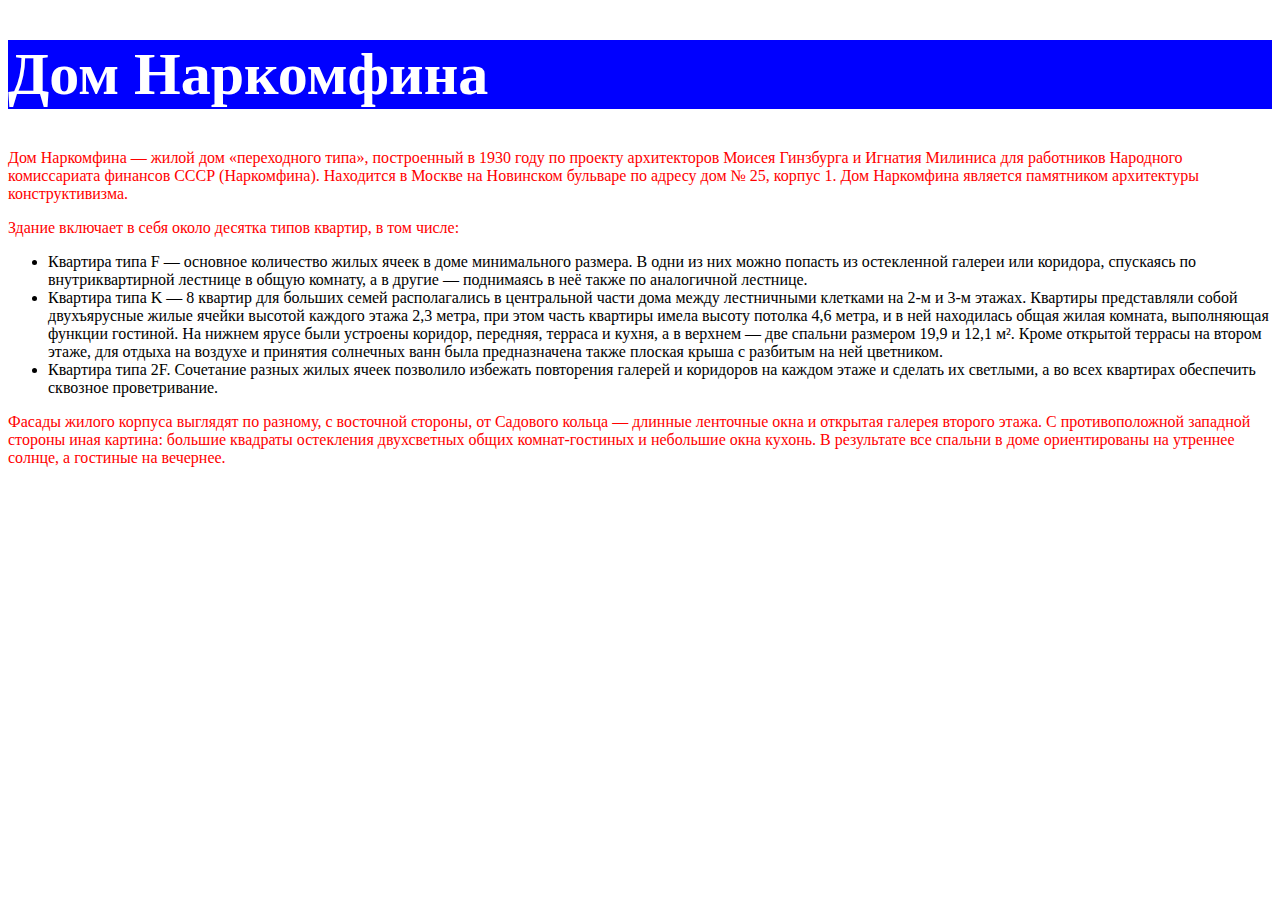
==== index.html @ 5f127e2b "скопировали файл индекс" ====
<!DOCTYPE html>
<html>
  <head>
    <meta charset="utf-8">
    <title>Дом Наркомфина</title>

    <style>
      h1 {
        font-size: 60px;
        color: white;
        background-color: blue;
      }

      p {
        color: red;
      }
    </style>
  </head>
  <body>
    <h1>Дом Наркомфина</h1>
    <p>Дом Наркомфина — жилой дом «переходного типа», построенный в 1930 году по проекту архитекторов Моисея Гинзбурга и Игнатия Милиниса для работников Народного комиссариата финансов СССР (Наркомфина). Находится в Москве на Новинском бульваре по адресу дом № 25, корпус 1. Дом Наркомфина является памятником архитектуры конструктивизма.</p>
    <p>Здание включает в себя около десятка типов квартир, в том числе:</p>

    <ul>
      <li>Квартира типа F — основное количество жилых ячеек в доме минимального размера. В одни из них можно попасть из остекленной галереи или коридора, спускаясь по внутриквартирной лестнице в общую комнату, а в другие — поднимаясь в неё также по аналогичной лестнице.</li>
      <li>Квартира типа K — 8 квартир для больших семей располагались в центральной части дома между лестничными клетками на 2-м и 3-м этажах. Квартиры представляли собой двухъярусные жилые ячейки высотой каждого этажа 2,3 метра, при этом часть квартиры имела высоту потолка 4,6 метра, и в ней находилась общая жилая комната, выполняющая функции гостиной. На нижнем ярусе были устроены коридор, передняя, терраса и кухня, а в верхнем — две спальни размером 19,9 и 12,1 м². Кроме открытой террасы на втором этаже, для отдыха на воздухе и принятия солнечных ванн была предназначена также плоская крыша с разбитым на ней цветником.</li>
      <li>Квартира типа 2F. Сочетание разных жилых ячеек позволило избежать повторения галерей и коридоров на каждом этаже и сделать их светлыми, а во всех квартирах обеспечить сквозное проветривание.</li>
    </ul>

    <p>Фасады жилого корпуса выглядят по разному, с восточной стороны, от Садового кольца — длинные ленточные окна и открытая галерея второго этажа. С противоположной западной стороны иная картина: большие квадраты остекления двухсветных общих комнат-гостиных и небольшие окна кухонь. В результате все спальни в доме ориентированы на утреннее солнце, а гостиные на вечернее.</p>
  </body>
</html>
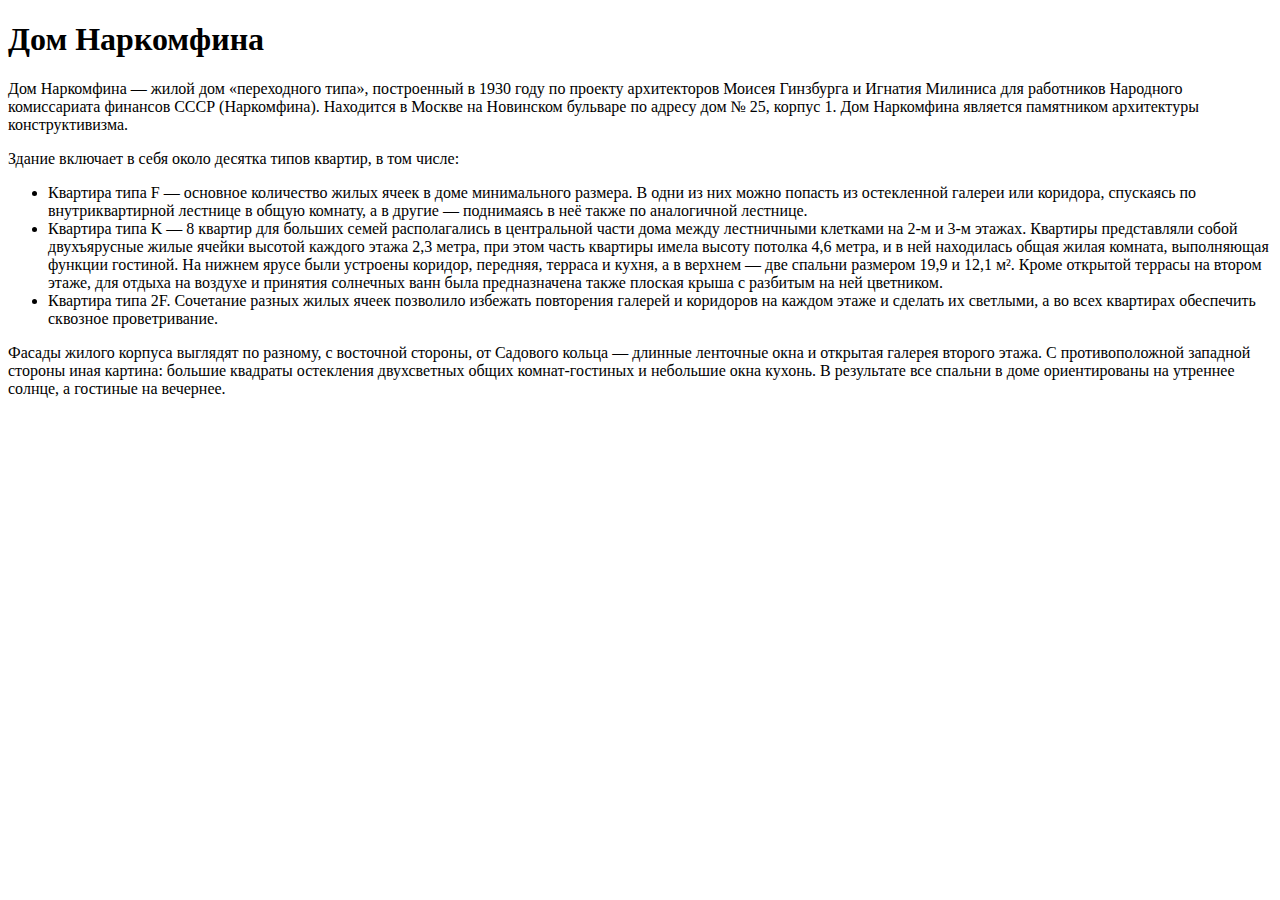
==== commit 658edc5c: "удалили стили" ====
--- a/index.html
+++ b/index.html
@@ -4,17 +4,6 @@
     <meta charset="utf-8">
     <title>Дом Наркомфина</title>
 
-    <style>
-      h1 {
-        font-size: 60px;
-        color: white;
-        background-color: blue;
-      }
-
-      p {
-        color: red;
-      }
-    </style>
   </head>
   <body>
     <h1>Дом Наркомфина</h1>
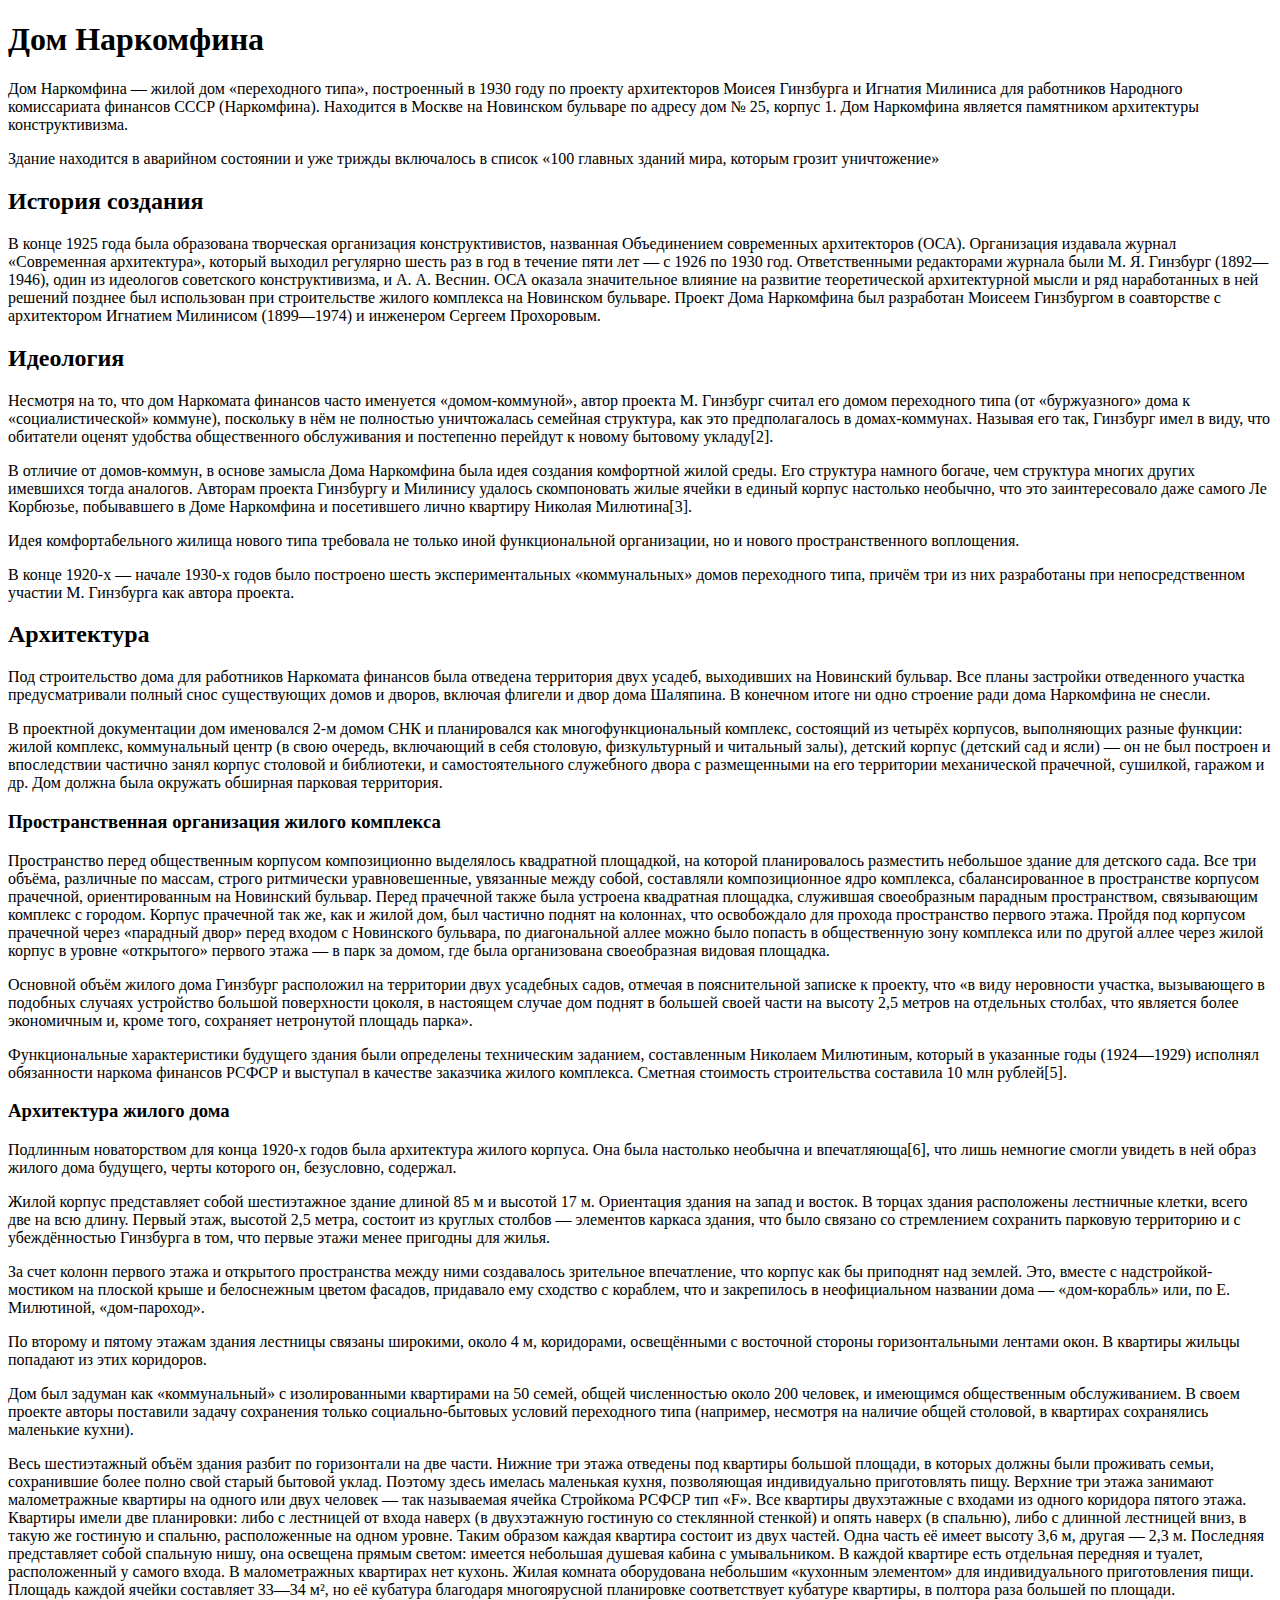
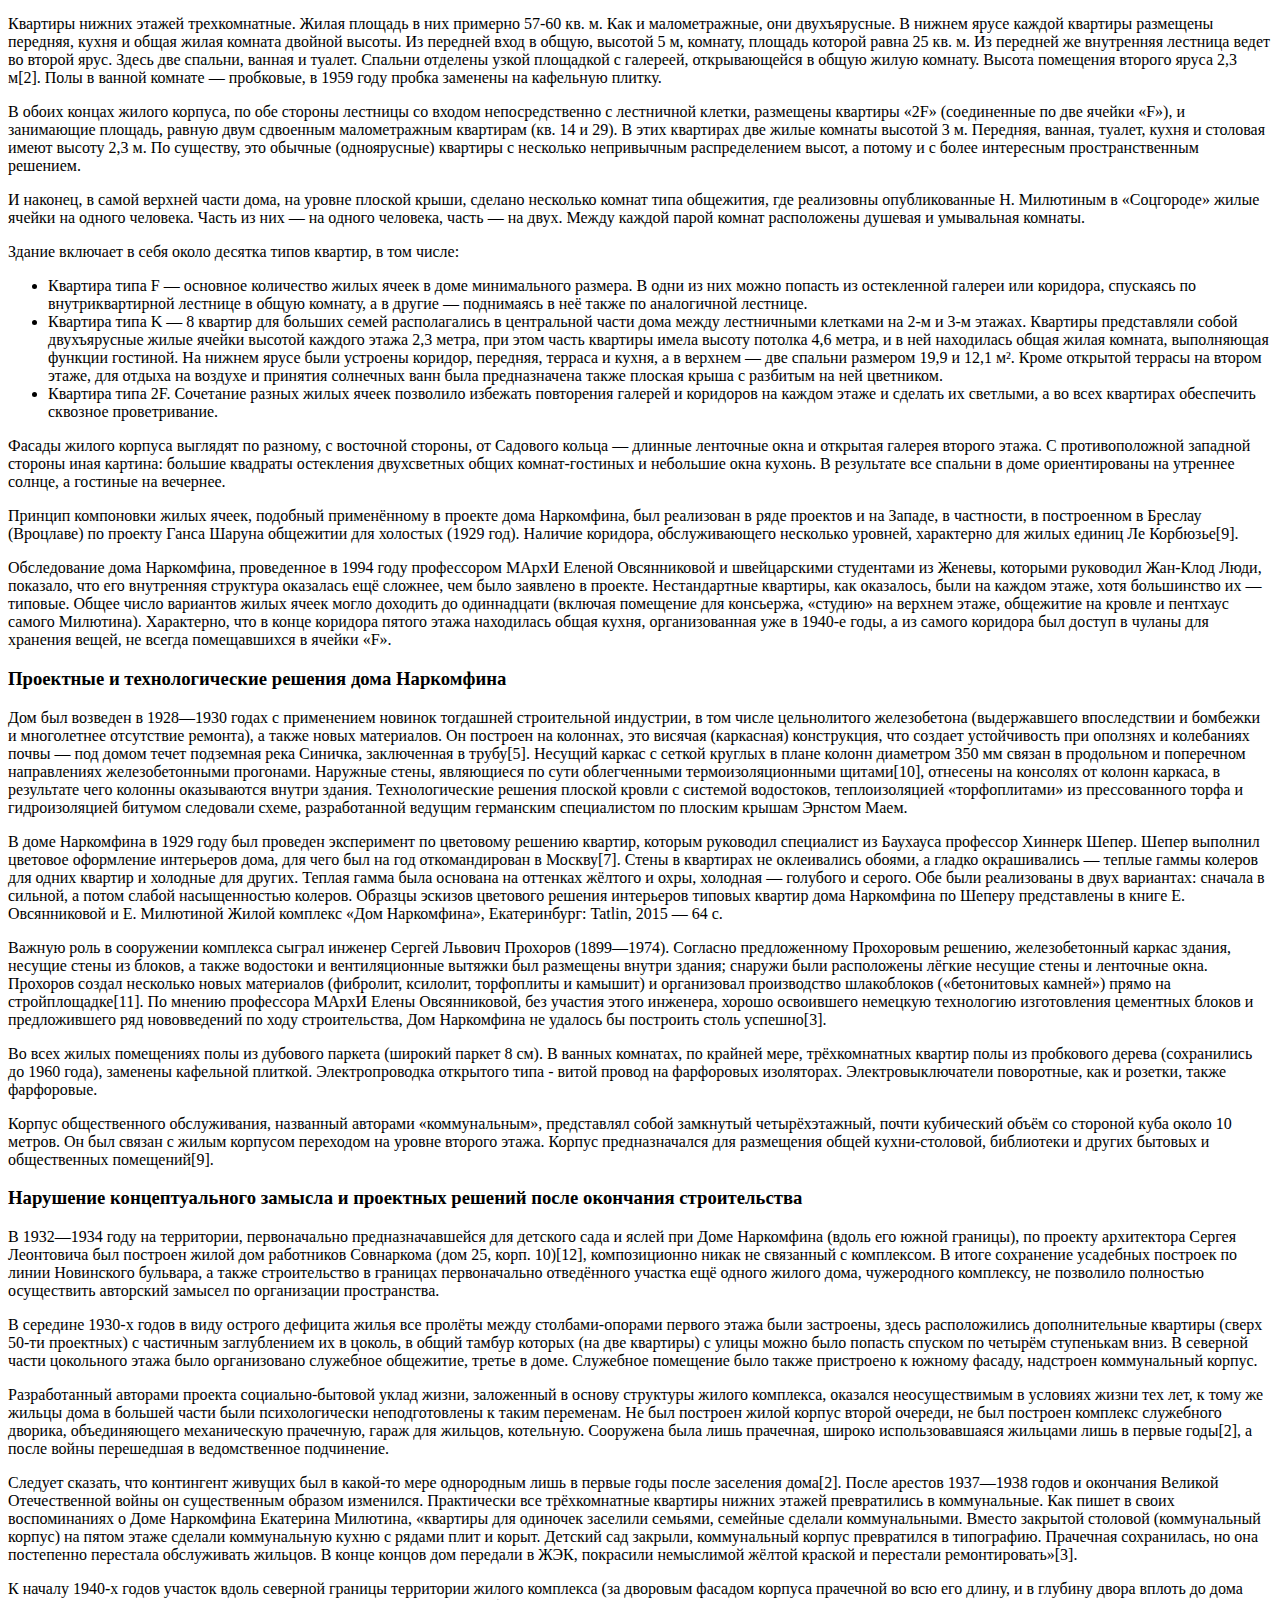
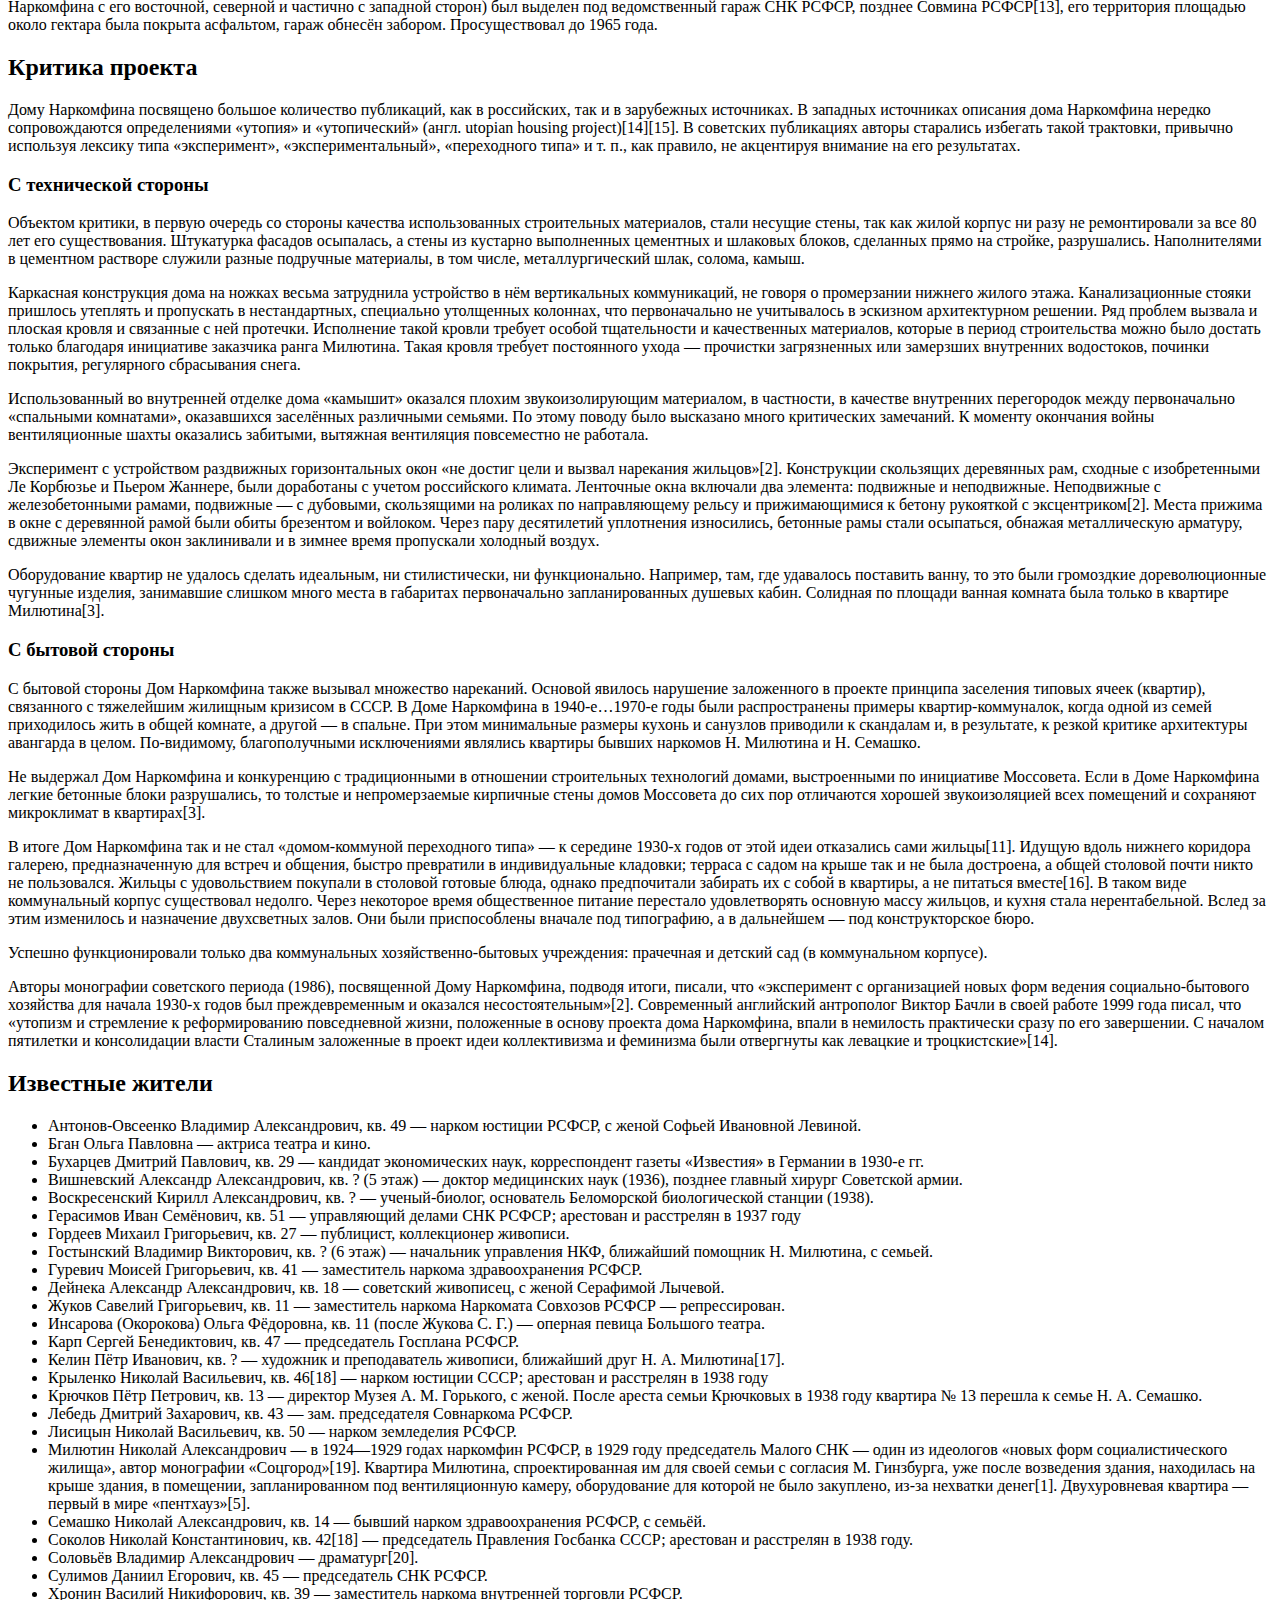
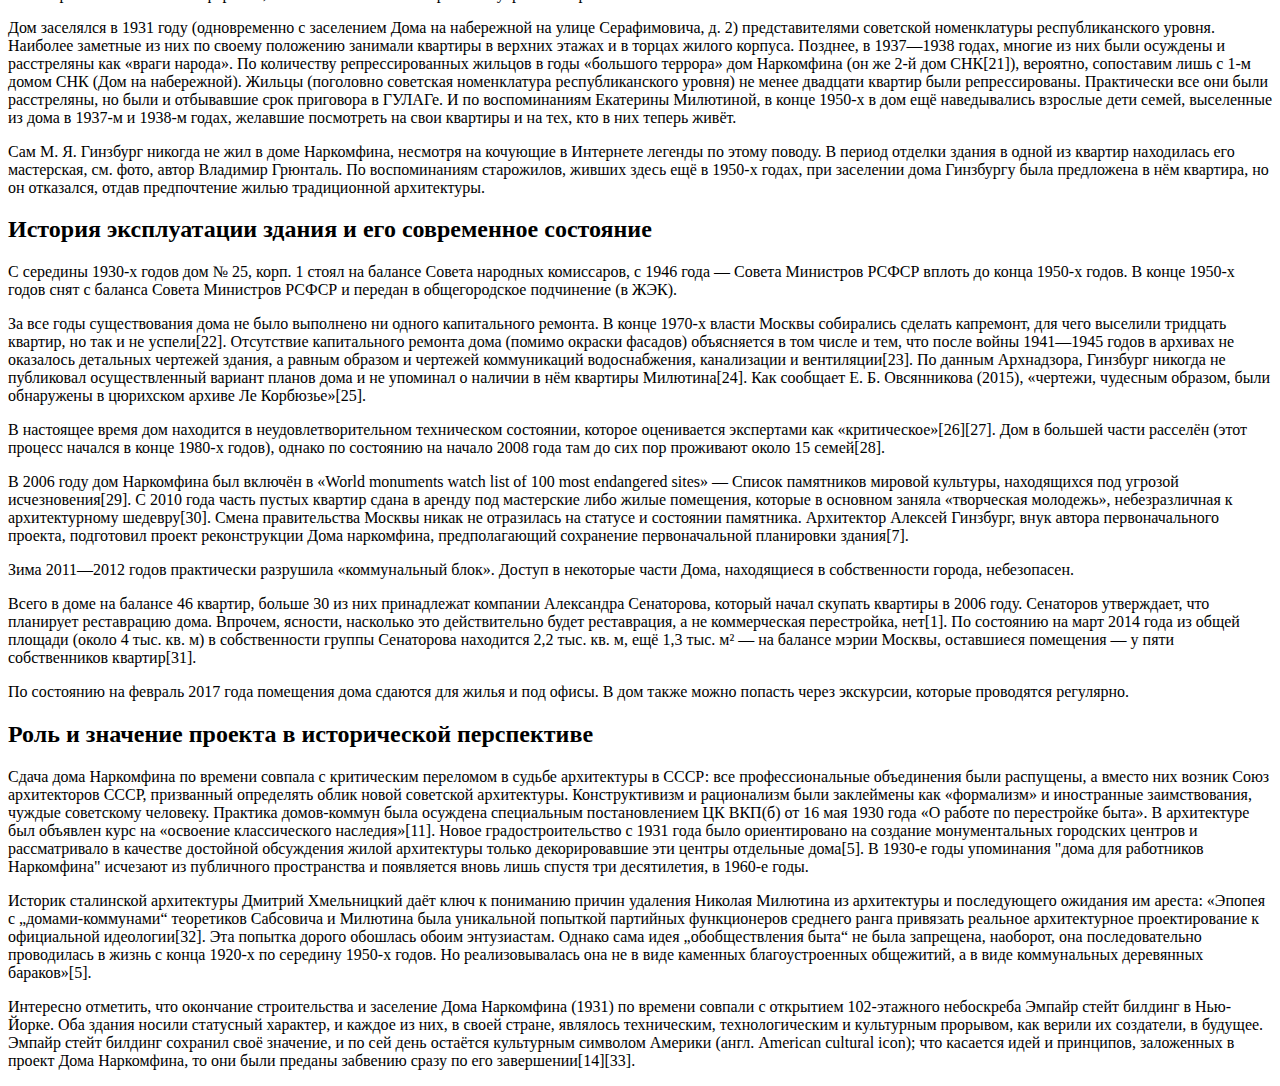
==== commit a52b668f: "ДоЗа1" ====
--- a/index.html
+++ b/index.html
@@ -3,19 +3,155 @@
   <head>
     <meta charset="utf-8">
     <title>Дом Наркомфина</title>
-
   </head>
   <body>
     <h1>Дом Наркомфина</h1>
+
     <p>Дом Наркомфина — жилой дом «переходного типа», построенный в 1930 году по проекту архитекторов Моисея Гинзбурга и Игнатия Милиниса для работников Народного комиссариата финансов СССР (Наркомфина). Находится в Москве на Новинском бульваре по адресу дом № 25, корпус 1. Дом Наркомфина является памятником архитектуры конструктивизма.</p>
-    <p>Здание включает в себя около десятка типов квартир, в том числе:</p>
+    <p>Здание находится в аварийном состоянии и уже трижды включалось в список «100 главных зданий мира, которым грозит уничтожение»</p>
 
-    <ul>
-      <li>Квартира типа F — основное количество жилых ячеек в доме минимального размера. В одни из них можно попасть из остекленной галереи или коридора, спускаясь по внутриквартирной лестнице в общую комнату, а в другие — поднимаясь в неё также по аналогичной лестнице.</li>
-      <li>Квартира типа K — 8 квартир для больших семей располагались в центральной части дома между лестничными клетками на 2-м и 3-м этажах. Квартиры представляли собой двухъярусные жилые ячейки высотой каждого этажа 2,3 метра, при этом часть квартиры имела высоту потолка 4,6 метра, и в ней находилась общая жилая комната, выполняющая функции гостиной. На нижнем ярусе были устроены коридор, передняя, терраса и кухня, а в верхнем — две спальни размером 19,9 и 12,1 м². Кроме открытой террасы на втором этаже, для отдыха на воздухе и принятия солнечных ванн была предназначена также плоская крыша с разбитым на ней цветником.</li>
-      <li>Квартира типа 2F. Сочетание разных жилых ячеек позволило избежать повторения галерей и коридоров на каждом этаже и сделать их светлыми, а во всех квартирах обеспечить сквозное проветривание.</li>
-    </ul>
 
-    <p>Фасады жилого корпуса выглядят по разному, с восточной стороны, от Садового кольца — длинные ленточные окна и открытая галерея второго этажа. С противоположной западной стороны иная картина: большие квадраты остекления двухсветных общих комнат-гостиных и небольшие окна кухонь. В результате все спальни в доме ориентированы на утреннее солнце, а гостиные на вечернее.</p>
+      <h2>История создания</h2>
+
+      <p>В конце 1925 года была образована творческая организация конструктивистов, названная Объединением современных архитекторов (ОСА). Организация издавала журнал «Современная архитектура», который выходил регулярно шесть раз в год в течение пяти лет — с 1926 по 1930 год. Ответственными редакторами журнала были М. Я. Гинзбург (1892—1946), один из идеологов советского конструктивизма, и А. А. Веснин. ОСА оказала значительное влияние на развитие теоретической архитектурной мысли и ряд наработанных в ней решений позднее был использован при строительстве жилого комплекса на Новинском бульваре. Проект Дома Наркомфина был разработан Моисеем Гинзбургом в соавторстве с архитектором Игнатием Милинисом (1899—1974) и инженером Сергеем Прохоровым.</p>
+
+
+      <h2>Идеология</h2>
+
+      <p>Несмотря на то, что дом Наркомата финансов часто именуется «домом-коммуной», автор проекта М. Гинзбург считал его домом переходного типа (от «буржуазного» дома к «социалистической» коммуне), поскольку в нём не полностью уничтожалась семейная структура, как это предполагалось в домах-коммунах. Называя его так, Гинзбург имел в виду, что обитатели оценят удобства общественного обслуживания и постепенно перейдут к новому бытовому укладу[2].</p>
+      <p>В отличие от домов-коммун, в основе замысла Дома Наркомфина была идея создания комфортной жилой среды. Его структура намного богаче, чем структура многих других имевшихся тогда аналогов. Авторам проекта Гинзбургу и Милинису удалось скомпоновать жилые ячейки в единый корпус настолько необычно, что это заинтересовало даже самого Ле Корбюзье, побывавшего в Доме Наркомфина и посетившего лично квартиру Николая Милютина[3].</p>
+      <p>Идея комфортабельного жилища нового типа требовала не только иной функциональной организации, но и нового пространственного воплощения.</p>
+      <p>В конце 1920-х — начале 1930-х годов было построено шесть экспериментальных «коммунальных» домов переходного типа, причём три из них разработаны при непосредственном участии М. Гинзбурга как автора проекта.</p>
+
+
+      <h2>Архитектура</h2>
+
+      <p>Под строительство дома для работников Наркомата финансов была отведена территория двух усадеб, выходивших на Новинский бульвар. Все планы застройки отведенного участка предусматривали полный снос существующих домов и дворов, включая флигели и двор дома Шаляпина. В конечном итоге ни одно строение ради дома Наркомфина не снесли.</p>
+      <p>В проектной документации дом именовался 2-м домом СНК и планировался как многофункциональный комплекс, состоящий из четырёх корпусов, выполняющих разные функции: жилой комплекс, коммунальный центр (в свою очередь, включающий в себя столовую, физкультурный и читальный залы), детский корпус (детский сад и ясли) — он не был построен и впоследствии частично занял корпус столовой и библиотеки, и самостоятельного служебного двора с размещенными на его территории механической прачечной, сушилкой, гаражом и др. Дом должна была окружать обширная парковая территория.</p>
+
+
+          <h3>Пространственная организация жилого комплекса</h3>
+
+          <p>Пространство перед общественным корпусом композиционно выделялось квадратной площадкой, на которой планировалось разместить небольшое здание для детского сада. Все три объёма, различные по массам, строго ритмически уравновешенные, увязанные между собой, составляли композиционное ядро комплекса, сбалансированное в пространстве корпусом прачечной, ориентированным на Новинский бульвар. Перед прачечной также была устроена квадратная площадка, служившая своеобразным парадным пространством, связывающим комплекс с городом. Корпус прачечной так же, как и жилой дом, был частично поднят на колоннах, что освобождало для прохода пространство первого этажа. Пройдя под корпусом прачечной через «парадный двор» перед входом с Новинского бульвара, по диагональной аллее можно было попасть в общественную зону комплекса или по другой аллее через жилой корпус в уровне «открытого» первого этажа — в парк за домом, где была организована своеобразная видовая площадка.</p>
+          <p>Основной объём жилого дома Гинзбург расположил на территории двух усадебных садов, отмечая в пояснительной записке к проекту, что «в виду неровности участка, вызывающего в подобных случаях устройство большой поверхности цоколя, в настоящем случае дом поднят в большей своей части на высоту 2,5 метров на отдельных столбах, что является более экономичным и, кроме того, сохраняет нетронутой площадь парка».</p>
+          <p>Функциональные характеристики будущего здания были определены техническим заданием, составленным Николаем Милютиным, который в указанные годы (1924—1929) исполнял обязанности наркома финансов РСФСР и выступал в качестве заказчика жилого комплекса. Сметная стоимость строительства составила 10 млн рублей[5].</p>
+
+
+          <h3>Архитектура жилого дома</h3>
+
+          <p>Подлинным новаторством для конца 1920-х годов была архитектура жилого корпуса. Она была настолько необычна и впечатляюща[6], что лишь немногие смогли увидеть в ней образ жилого дома будущего, черты которого он, безусловно, содержал.</p>
+          <p>Жилой корпус представляет собой шестиэтажное здание длиной 85 м и высотой 17 м. Ориентация здания на запад и восток. В торцах здания расположены лестничные клетки, всего две на всю длину. Первый этаж, высотой 2,5 метра, состоит из круглых столбов — элементов каркаса здания, что было связано со стремлением сохранить парковую территорию и с убеждённостью Гинзбурга в том, что первые этажи менее пригодны для жилья.</p>
+          <p>За счет колонн первого этажа и открытого пространства между ними создавалось зрительное впечатление, что корпус как бы приподнят над землей. Это, вместе с надстройкой-мостиком на плоской крыше и белоснежным цветом фасадов, придавало ему сходство с кораблем, что и закрепилось в неофициальном названии дома — «дом-корабль» или, по Е. Милютиной, «дом-пароход».</p>
+          <p>По второму и пятому этажам здания лестницы связаны широкими, около 4 м, коридорами, освещёнными с восточной стороны горизонтальными лентами окон. В квартиры жильцы попадают из этих коридоров.</p>
+          <p>Дом был задуман как «коммунальный» с изолированными квартирами на 50 семей, общей численностью около 200 человек, и имеющимся общественным обслуживанием. В своем проекте авторы поставили задачу сохранения только социально-бытовых условий переходного типа (например, несмотря на наличие общей столовой, в квартирах сохранялись маленькие кухни).</p>
+          <p>Весь шестиэтажный объём здания разбит по горизонтали на две части. Нижние три этажа отведены под квартиры большой площади, в которых должны были проживать семьи, сохранившие более полно свой старый бытовой уклад. Поэтому здесь имелась маленькая кухня, позволяющая индивидуально приготовлять пищу. Верхние три этажа занимают малометражные квартиры на одного или двух человек — так называемая ячейка Стройкома РСФСР тип «F». Все квартиры двухэтажные с входами из одного коридора пятого этажа. Квартиры имели две планировки: либо с лестницей от входа наверх (в двухэтажную гостиную со стеклянной стенкой) и опять наверх (в спальню), либо с длинной лестницей вниз, в такую же гостиную и спальню, расположенные на одном уровне. Таким образом каждая квартира состоит из двух частей. Одна часть её имеет высоту 3,6 м, другая — 2,3 м. Последняя представляет собой спальную нишу, она освещена прямым светом: имеется небольшая душевая кабина с умывальником. В каждой квартире есть отдельная передняя и туалет, расположенный у самого входа. В малометражных квартирах нет кухонь. Жилая комната оборудована небольшим «кухонным элементом» для индивидуального приготовления пищи. Площадь каждой ячейки составляет 33—34 м², но её кубатура благодаря многоярусной планировке соответствует кубатуре квартиры, в полтора раза большей по площади.</p>
+          <p>Квартиры нижних этажей трехкомнатные. Жилая площадь в них примерно 57-60 кв. м. Как и малометражные, они двухъярусные. В нижнем ярусе каждой квартиры размещены передняя, кухня и общая жилая комната двойной высоты. Из передней вход в общую, высотой 5 м, комнату, площадь которой равна 25 кв. м. Из передней же внутренняя лестница ведет во второй ярус. Здесь две спальни, ванная и туалет. Спальни отделены узкой площадкой с галереей, открывающейся в общую жилую комнату. Высота помещения второго яруса 2,3 м[2]. Полы в ванной комнате — пробковые, в 1959 году пробка заменены на кафельную плитку.</p>
+          <p>В обоих концах жилого корпуса, по обе стороны лестницы со входом непосредственно с лестничной клетки, размещены квартиры «2F» (соединенные по две ячейки «F»), и занимающие площадь, равную двум сдвоенным малометражным квартирам (кв. 14 и 29). В этих квартирах две жилые комнаты высотой 3 м. Передняя, ванная, туалет, кухня и столовая имеют высоту 2,3 м. По существу, это обычные (одноярусные) квартиры с несколько непривычным распределением высот, а потому и с более интересным пространственным решением.</p>
+          <p>И наконец, в самой верхней части дома, на уровне плоской крыши, сделано несколько комнат типа общежития, где реализовны опубликованные Н. Милютиным в «Соцгороде» жилые ячейки на одного человека. Часть из них — на одного человека, часть — на двух. Между каждой парой комнат расположены душевая и умывальная комнаты.</p>
+
+          <p>Здание включает в себя около десятка типов квартир, в том числе:</p>
+
+            <ul>
+              <li>Квартира типа F — основное количество жилых ячеек в доме минимального размера. В одни из них можно попасть из остекленной галереи или коридора, спускаясь по внутриквартирной лестнице в общую комнату, а в другие — поднимаясь в неё также по аналогичной лестнице.</li>
+              <li>Квартира типа K — 8 квартир для больших семей располагались в центральной части дома между лестничными клетками на 2-м и 3-м этажах. Квартиры представляли собой двухъярусные жилые ячейки высотой каждого этажа 2,3 метра, при этом часть квартиры имела высоту потолка 4,6 метра, и в ней находилась общая жилая комната, выполняющая функции гостиной. На нижнем ярусе были устроены коридор, передняя, терраса и кухня, а в верхнем — две спальни размером 19,9 и 12,1 м². Кроме открытой террасы на втором этаже, для отдыха на воздухе и принятия солнечных ванн была предназначена также плоская крыша с разбитым на ней цветником.</li>
+              <li>Квартира типа 2F. Сочетание разных жилых ячеек позволило избежать повторения галерей и коридоров на каждом этаже и сделать их светлыми, а во всех квартирах обеспечить сквозное проветривание.</li>
+            </ul>
+
+          <p>Фасады жилого корпуса выглядят по разному, с восточной стороны, от Садового кольца — длинные ленточные окна и открытая галерея второго этажа. С противоположной западной стороны иная картина: большие квадраты остекления двухсветных общих комнат-гостиных и небольшие окна кухонь. В результате все спальни в доме ориентированы на утреннее солнце, а гостиные на вечернее.</p>
+          <p>Принцип компоновки жилых ячеек, подобный применённому в проекте дома Наркомфина, был реализован в ряде проектов и на Западе, в частности, в построенном в Бреслау (Вроцлаве) по проекту Ганса Шаруна общежитии для холостых (1929 год). Наличие коридора, обслуживающего несколько уровней, характерно для жилых единиц Ле Корбюзье[9].</p>
+          <p>Обследование дома Наркомфина, проведенное в 1994 году профессором МАрхИ Еленой Овсянниковой и швейцарскими студентами из Женевы, которыми руководил Жан-Клод Люди, показало, что его внутренняя структура оказалась ещё сложнее, чем было заявлено в проекте. Нестандартные квартиры, как оказалось, были на каждом этаже, хотя большинство их — типовые. Общее число вариантов жилых ячеек могло доходить до одиннадцати (включая помещение для консьержа, «студию» на верхнем этаже, общежитие на кровле и пентхаус самого Милютина). Характерно, что в конце коридора пятого этажа находилась общая кухня, организованная уже в 1940-е годы, а из самого коридора был доступ в чуланы для хранения вещей, не всегда помещавшихся в ячейки «F».</p>
+
+
+          <h3>Проектные и технологические решения дома Наркомфина</h3>
+
+          <p>Дом был возведен в 1928—1930 годах с применением новинок тогдашней строительной индустрии, в том числе цельнолитого железобетона (выдержавшего впоследствии и бомбежки и многолетнее отсутствие ремонта), а также новых материалов. Он построен на колоннах, это висячая (каркасная) конструкция, что создает устойчивость при оползнях и колебаниях почвы — под домом течет подземная река Синичка, заключенная в трубу[5]. Несущий каркас с сеткой круглых в плане колонн диаметром 350 мм связан в продольном и поперечном направлениях железобетонными прогонами. Наружные стены, являющиеся по сути облегченными термоизоляционными щитами[10], отнесены на консолях от колонн каркаса, в результате чего колонны оказываются внутри здания. Технологические решения плоской кровли с системой водостоков, теплоизоляцией «торфоплитами» из прессованного торфа и гидроизоляцией битумом следовали схеме, разработанной ведущим германским специалистом по плоским крышам Эрнстом Маем.</p>
+          <p>В доме Наркомфина в 1929 году был проведен эксперимент по цветовому решению квартир, которым руководил специалист из Баухауса профессор Хиннерк Шепер. Шепер выполнил цветовое оформление интерьеров дома, для чего был на год откомандирован в Москву[7]. Стены в квартирах не оклеивались обоями, а гладко окрашивались — теплые гаммы колеров для одних квартир и холодные для других. Теплая гамма была основана на оттенках жёлтого и охры, холодная — голубого и серого. Обе были реализованы в двух вариантах: сначала в сильной, а потом слабой насыщенностью колеров. Образцы эскизов цветового решения интерьеров типовых квартир дома Наркомфина по Шеперу представлены в книге Е. Овсянниковой и Е. Милютиной Жилой комплекс «Дом Наркомфина», Екатеринбург: Tatlin, 2015 — 64 с.</p>
+          <p>Важную роль в сооружении комплекса сыграл инженер Сергей Львович Прохоров (1899—1974). Согласно предложенному Прохоровым решению, железобетонный каркас здания, несущие стены из блоков, а также водостоки и вентиляционные вытяжки был размещены внутри здания; снаружи были расположены лёгкие несущие стены и ленточные окна. Прохоров создал несколько новых материалов (фибролит, ксилолит, торфоплиты и камышит) и организовал производство шлакоблоков («бетонитовых камней») прямо на стройплощадке[11]. По мнению профессора МАрхИ Елены Овсянниковой, без участия этого инженера, хорошо освоившего немецкую технологию изготовления цементных блоков и предложившего ряд нововведений по ходу строительства, Дом Наркомфина не удалось бы построить столь успешно[3].</p>
+          <p>Во всех жилых помещениях полы из дубового паркета (широкий паркет 8 см). В ванных комнатах, по крайней мере, трёхкомнатных квартир полы из пробкового дерева (сохранились до 1960 года), заменены кафельной плиткой. Электропроводка открытого типа - витой провод на фарфоровых изоляторах. Электровыключатели поворотные, как и розетки, также фарфоровые.</p>
+          <p>Корпус общественного обслуживания, названный авторами «коммунальным», представлял собой замкнутый четырёхэтажный, почти кубический объём со стороной куба около 10 метров. Он был связан с жилым корпусом переходом на уровне второго этажа. Корпус предназначался для размещения общей кухни-столовой, библиотеки и других бытовых и общественных помещений[9].</p>
+
+
+          <h3>Нарушение концептуального замысла и проектных решений после окончания строительства</h3>
+
+          <p>В 1932—1934 году на территории, первоначально предназначавшейся для детского сада и яслей при Доме Наркомфина (вдоль его южной границы), по проекту архитектора Сергея Леонтовича был построен жилой дом работников Совнаркома (дом 25, корп. 10)[12], композиционно никак не связанный с комплексом. В итоге сохранение усадебных построек по линии Новинского бульвара, а также строительство в границах первоначально отведённого участка ещё одного жилого дома, чужеродного комплексу, не позволило полностью осуществить авторский замысел по организации пространства.</p>
+          <p>В середине 1930-х годов в виду острого дефицита жилья все пролёты между столбами-опорами первого этажа были застроены, здесь расположились дополнительные квартиры (сверх 50-ти проектных) с частичным заглублением их в цоколь, в общий тамбур которых (на две квартиры) с улицы можно было попасть спуском по четырём ступенькам вниз. В северной части цокольного этажа было организовано служебное общежитие, третье в доме. Служебное помещение было также пристроено к южному фасаду, надстроен коммунальный корпус.</p>
+          <p>Разработанный авторами проекта социально-бытовой уклад жизни, заложенный в основу структуры жилого комплекса, оказался неосуществимым в условиях жизни тех лет, к тому же жильцы дома в большей части были психологически неподготовлены к таким переменам. Не был построен жилой корпус второй очереди, не был построен комплекс служебного дворика, объединяющего механическую прачечную, гараж для жильцов, котельную. Сооружена была лишь прачечная, широко использовавшаяся жильцами лишь в первые годы[2], а после войны перешедшая в ведомственное подчинение.</p>
+          <p>Следует сказать, что контингент живущих был в какой-то мере однородным лишь в первые годы после заселения дома[2]. После арестов 1937—1938 годов и окончания Великой Отечественной войны он существенным образом изменился. Практически все трёхкомнатные квартиры нижних этажей превратились в коммунальные. Как пишет в своих воспоминаниях о Доме Наркомфина Екатерина Милютина, «квартиры для одиночек заселили семьями, семейные сделали коммунальными. Вместо закрытой столовой (коммунальный корпус) на пятом этаже сделали коммунальную кухню с рядами плит и корыт. Детский сад закрыли, коммунальный корпус превратился в типографию. Прачечная сохранилась, но она постепенно перестала обслуживать жильцов. В конце концов дом передали в ЖЭК, покрасили немыслимой жёлтой краской и перестали ремонтировать»[3].</p>
+          <p>К началу 1940-х годов участок вдоль северной границы территории жилого комплекса (за дворовым фасадом корпуса прачечной во всю его длину, и в глубину двора вплоть до дома Наркомфина с его восточной, северной и частично с западной сторон) был выделен под ведомственный гараж СНК РСФСР, позднее Совмина РСФСР[13], его территория площадью около гектара была покрыта асфальтом, гараж обнесён забором. Просуществовал до 1965 года.</p>
+
+
+      <h2>Критика проекта</h2>
+
+      <p>Дому Наркомфина посвящено большое количество публикаций, как в российских, так и в зарубежных источниках. В западных источниках описания дома Наркомфина нередко сопровождаются определениями «утопия» и «утопический» (англ. utopian housing project)[14][15]. В советских публикациях авторы старались избегать такой трактовки, привычно используя лексику типа «эксперимент», «экспериментальный», «переходного типа» и т. п., как правило, не акцентируя внимание на его результатах.</p>
+
+
+          <h3>С технической стороны</h3>
+
+          <p>Объектом критики, в первую очередь со стороны качества использованных строительных материалов, стали несущие стены, так как жилой корпус ни разу не ремонтировали за все 80 лет его существования. Штукатурка фасадов осыпалась, а стены из кустарно выполненных цементных и шлаковых блоков, сделанных прямо на стройке, разрушались. Наполнителями в цементном растворе служили разные подручные материалы, в том числе, металлургический шлак, солома, камыш.</p>
+          <p>Каркасная конструкция дома на ножках весьма затруднила устройство в нём вертикальных коммуникаций, не говоря о промерзании нижнего жилого этажа. Канализационные стояки пришлось утеплять и пропускать в нестандартных, специально утолщенных колоннах, что первоначально не учитывалось в эскизном архитектурном решении. Ряд проблем вызвала и плоская кровля и связанные с ней протечки. Исполнение такой кровли требует особой тщательности и качественных материалов, которые в период строительства можно было достать только благодаря инициативе заказчика ранга Милютина. Такая кровля требует постоянного ухода — прочистки загрязненных или замерзших внутренних водостоков, починки покрытия, регулярного сбрасывания снега.</p>
+          <p>Использованный во внутренней отделке дома «камышит» оказался плохим звукоизолирующим материалом, в частности, в качестве внутренних перегородок между первоначально «спальными комнатами», оказавшихся заселённых различными семьями. По этому поводу было высказано много критических замечаний. К моменту окончания войны вентиляционные шахты оказались забитыми, вытяжная вентиляция повсеместно не работала.</p>
+          <p>Эксперимент с устройством раздвижных горизонтальных окон «не достиг цели и вызвал нарекания жильцов»[2]. Конструкции скользящих деревянных рам, сходные с изобретенными Ле Корбюзье и Пьером Жаннере, были доработаны с учетом российского климата. Ленточные окна включали два элемента: подвижные и неподвижные. Неподвижные с железобетонными рамами, подвижные — с дубовыми, скользящими на роликах по направляющему рельсу и прижимающимися к бетону рукояткой с эксцентриком[2]. Места прижима в окне с деревянной рамой были обиты брезентом и войлоком. Через пару десятилетий уплотнения износились, бетонные рамы стали осыпаться, обнажая металлическую арматуру, сдвижные элементы окон заклинивали и в зимнее время пропускали холодный воздух.</p>
+          <p>Оборудование квартир не удалось сделать идеальным, ни стилистически, ни функционально. Например, там, где удавалось поставить ванну, то это были громоздкие дореволюционные чугунные изделия, занимавшие слишком много места в габаритах первоначально запланированных душевых кабин. Солидная по площади ванная комната была только в квартире Милютина[3].</p>
+
+
+          <h3>С бытовой стороны</h3>
+
+          <p>С бытовой стороны Дом Наркомфина также вызывал множество нареканий. Основой явилось нарушение заложенного в проекте принципа заселения типовых ячеек (квартир), связанного с тяжелейшим жилищным кризисом в СССР. В Доме Наркомфина в 1940-е…1970-е годы были распространены примеры квартир-коммуналок, когда одной из семей приходилось жить в общей комнате, а другой — в спальне. При этом минимальные размеры кухонь и санузлов приводили к скандалам и, в результате, к резкой критике архитектуры авангарда в целом. По-видимому, благополучными исключениями являлись квартиры бывших наркомов Н. Милютина и Н. Семашко.</p>
+          <p>Не выдержал Дом Наркомфина и конкуренцию с традиционными в отношении строительных технологий домами, выстроенными по инициативе Моссовета. Если в Доме Наркомфина легкие бетонные блоки разрушались, то толстые и непромерзаемые кирпичные стены домов Моссовета до сих пор отличаются хорошей звукоизоляцией всех помещений и сохраняют микроклимат в квартирах[3].</p>
+          <p>В итоге Дом Наркомфина так и не стал «домом-коммуной переходного типа» — к середине 1930-х годов от этой идеи отказались сами жильцы[11]. Идущую вдоль нижнего коридора галерею, предназначенную для встреч и общения, быстро превратили в индивидуальные кладовки; терраса с садом на крыше так и не была достроена, а общей столовой почти никто не пользовался. Жильцы с удовольствием покупали в столовой готовые блюда, однако предпочитали забирать их с собой в квартиры, а не питаться вместе[16]. В таком виде коммунальный корпус существовал недолго. Через некоторое время общественное питание перестало удовлетворять основную массу жильцов, и кухня стала нерентабельной. Вслед за этим изменилось и назначение двухсветных залов. Они были приспособлены вначале под типографию, а в дальнейшем — под конструкторское бюро.</p>
+          <p>Успешно функционировали только два коммунальных хозяйственно-бытовых учреждения: прачечная и детский сад (в коммунальном корпусе).</p>
+          <p>Авторы монографии советского периода (1986), посвященной Дому Наркомфина, подводя итоги, писали, что «эксперимент с организацией новых форм ведения социально-бытового хозяйства для начала 1930-х годов был преждевременным и оказался несостоятельным»[2]. Современный английский антрополог Виктор Бачли в своей работе 1999 года писал, что «утопизм и стремление к реформированию повседневной жизни, положенные в основу проекта дома Наркомфина, впали в немилость практически сразу по его завершении. С началом пятилетки и консолидации власти Сталиным заложенные в проект идеи коллективизма и феминизма были отвергнуты как левацкие и троцкистские»[14].</p>
+
+
+        <h2>Известные жители</h2>
+
+        <ul>
+          <li>Антонов-Овсеенко Владимир Александрович, кв. 49 — нарком юстиции РСФСР, с женой Софьей Ивановной Левиной.</li>
+          <li>Бган Ольга Павловна — актриса театра и кино.</li>
+          <li>Бухарцев Дмитрий Павлович, кв. 29 — кандидат экономических наук, корреспондент газеты «Известия» в Германии в 1930-е гг.</li>
+          <li>Вишневский Александр Александрович, кв. ? (5 этаж) — доктор медицинских наук (1936), позднее главный хирург Советской армии.</li>
+          <li>Воскресенский Кирилл Александрович, кв. ? — ученый-биолог, основатель Беломорской биологической станции (1938).</li>
+          <li>Герасимов Иван Семёнович, кв. 51 — управляющий делами СНК РСФСР; арестован и расстрелян в 1937 году</li>
+          <li>Гордеев Михаил Григорьевич, кв. 27 — публицист, коллекционер живописи.</li>
+          <li>Гостынский Владимир Викторович, кв. ? (6 этаж) — начальник управления НКФ, ближайший помощник Н. Милютина, с семьей.</li>
+          <li>Гуревич Моисей Григорьевич, кв. 41 — заместитель наркома здравоохранения РСФСР.</li>
+          <li>Дейнека Александр Александрович, кв. 18 — советский живописец, с женой Серафимой Лычевой.</li>
+          <li>Жуков Савелий Григорьевич, кв. 11 — заместитель наркома Наркомата Совхозов РСФСР — репрессирован.</li>
+          <li>Инсарова (Окорокова) Ольга Фёдоровна, кв. 11 (после Жукова С. Г.) — оперная певица Большого театра.</li>
+          <li>Карп Сергей Бенедиктович, кв. 47 — председатель Госплана РСФСР.</li>
+          <li>Келин Пётр Иванович, кв. ? — художник и преподаватель живописи, ближайший друг Н. А. Милютина[17].</li>
+          <li>Крыленко Николай Васильевич, кв. 46[18] — нарком юстиции СССР; арестован и расстрелян в 1938 году</li>
+          <li>Крючков Пётр Петрович, кв. 13 — директор Музея А. М. Горького, с женой. После ареста семьи Крючковых в 1938 году квартира № 13 перешла к семье Н. А. Семашко.</li>
+          <li>Лебедь Дмитрий Захарович, кв. 43 — зам. председателя Совнаркома РСФСР.</li>
+          <li>Лисицын Николай Васильевич, кв. 50 — нарком земледелия РСФСР.</li>
+          <li>Милютин Николай Александрович — в 1924—1929 годах наркомфин РСФСР, в 1929 году председатель Малого СНК — один из идеологов «новых форм социалистического жилища», автор монографии «Соцгород»[19]. Квартира Милютина, спроектированная им для своей семьи с согласия М. Гинзбурга, уже после возведения здания, находилась на крыше здания, в помещении, запланированном под вентиляционную камеру, оборудование для которой не было закуплено, из-за нехватки денег[1]. Двухуровневая квартира — первый в мире «пентхауз»[5].</li>
+          <li>Семашко Николай Александрович, кв. 14 — бывший нарком здравоохранения РСФСР, с семьёй.</li>
+          <li>Соколов Николай Константинович, кв. 42[18] — председатель Правления Госбанка СССР; арестован и расстрелян в 1938 году.</li>
+          <li>Соловьёв Владимир Александрович — драматург[20].</li>
+          <li>Сулимов Даниил Егорович, кв. 45 — председатель СНК РСФСР.</li>
+          <li>Хронин Василий Никифорович, кв. 39 — заместитель наркома внутренней торговли РСФСР.</li>
+        </ul>
+
+        <p>Дом заселялся в 1931 году (одновременно с заселением Дома на набережной на улице Серафимовича, д. 2) представителями советской номенклатуры республиканского уровня. Наиболее заметные из них по своему положению занимали квартиры в верхних этажах и в торцах жилого корпуса. Позднее, в 1937—1938 годах, многие из них были осуждены и расстреляны как «враги народа». По количеству репрессированных жильцов в годы «большого террора» дом Наркомфина (он же 2-й дом СНК[21]), вероятно, сопоставим лишь с 1-м домом СНК (Дом на набережной). Жильцы (поголовно советская номенклатура республиканского уровня) не менее двадцати квартир были репрессированы. Практически все они были расстреляны, но были и отбывавшие срок приговора в ГУЛАГе. И по воспоминаниям Екатерины Милютиной, в конце 1950-х в дом ещё наведывались взрослые дети семей, выселенные из дома в 1937-м и 1938-м годах, желавшие посмотреть на свои квартиры и на тех, кто в них теперь живёт.</p>
+        <p>Сам М. Я. Гинзбург никогда не жил в доме Наркомфина, несмотря на кочующие в Интернете легенды по этому поводу. В период отделки здания в одной из квартир находилась его мастерская, см. фото, автор Владимир Грюнталь. По воспоминаниям старожилов, живших здесь ещё в 1950-х годах, при заселении дома Гинзбургу была предложена в нём квартира, но он отказался, отдав предпочтение жилью традиционной архитектуры.</p>
+
+
+        <h2>История эксплуатации здания и его современное состояние</h2>
+
+        <p>С середины 1930-х годов дом № 25, корп. 1 стоял на балансе Совета народных комиссаров, с 1946 года — Совета Министров РСФСР вплоть до конца 1950-х годов. В конце 1950-х годов снят с баланса Совета Министров РСФСР и передан в общегородское подчинение (в ЖЭК).</p>
+        <p>За все годы существования дома не было выполнено ни одного капитального ремонта. В конце 1970-х власти Москвы собирались сделать капремонт, для чего выселили тридцать квартир, но так и не успели[22]. Отсутствие капитального ремонта дома (помимо окраски фасадов) объясняется в том числе и тем, что после войны 1941—1945 годов в архивах не оказалось детальных чертежей здания, а равным образом и чертежей коммуникаций водоснабжения, канализации и вентиляции[23]. По данным Архнадзора, Гинзбург никогда не публиковал осуществленный вариант планов дома и не упоминал о наличии в нём квартиры Милютина[24]. Как сообщает Е. Б. Овсянникова (2015), «чертежи, чудесным образом, были обнаружены в цюрихском архиве Ле Корбюзье»[25].</p>
+        <p>В настоящее время дом находится в неудовлетворительном техническом состоянии, которое оценивается экспертами как «критическое»[26][27]. Дом в большей части расселён (этот процесс начался в конце 1980-х годов), однако по состоянию на начало 2008 года там до сих пор проживают около 15 семей[28].</p>
+        <p>В 2006 году дом Наркомфина был включён в «World monuments watch list of 100 most endangered sites» — Список памятников мировой культуры, находящихся под угрозой исчезновения[29]. С 2010 года часть пустых квартир сдана в аренду под мастерские либо жилые помещения, которые в основном заняла «творческая молодежь», небезразличная к архитектурному шедевру[30]. Смена правительства Москвы никак не отразилась на статусе и состоянии памятника. Архитектор Алексей Гинзбург, внук автора первоначального проекта, подготовил проект реконструкции Дома наркомфина, предполагающий сохранение первоначальной планировки здания[7].</p>
+        <p>Зима 2011—2012 годов практически разрушила «коммунальный блок». Доступ в некоторые части Дома, находящиеся в собственности города, небезопасен.</p>
+        <p>Всего в доме на балансе 46 квартир, больше 30 из них принадлежат компании Александра Сенаторова, который начал скупать квартиры в 2006 году. Сенаторов утверждает, что планирует реставрацию дома. Впрочем, ясности, насколько это действительно будет реставрация, а не коммерческая перестройка, нет[1]. По состоянию на март 2014 года из общей площади (около 4 тыс. кв. м) в собственности группы Сенаторова находится 2,2 тыс. кв. м, ещё 1,3 тыс. м² — на балансе мэрии Москвы, оставшиеся помещения — у пяти собственников квартир[31].</p>
+        <p>По состоянию на февраль 2017 года помещения дома сдаются для жилья и под офисы. В дом также можно попасть через экскурсии, которые проводятся регулярно.</p>
+
+
+        <h2>Роль и значение проекта в исторической перспективе</h2>
+
+        <p>Сдача дома Наркомфина по времени совпала с критическим переломом в судьбе архитектуры в СССР: все профессиональные объединения были распущены, а вместо них возник Союз архитекторов СССР, призванный определять облик новой советской архитектуры. Конструктивизм и рационализм были заклеймены как «формализм» и иностранные заимствования, чуждые советскому человеку. Практика домов-коммун была осуждена специальным постановлением ЦК ВКП(б) от 16 мая 1930 года «О работе по перестройке быта». В архитектуре был объявлен курс на «освоение классического наследия»[11]. Новое градостроительство с 1931 года было ориентировано на создание монументальных городских центров и рассматривало в качестве достойной обсуждения жилой архитектуры только декорировавшие эти центры отдельные дома[5]. В 1930-е годы упоминания "дома для работников Наркомфина" исчезают из публичного пространства и появляется вновь лишь спустя три десятилетия, в 1960-е годы.</p>
+        <p>Историк сталинской архитектуры Дмитрий Хмельницкий даёт ключ к пониманию причин удаления Николая Милютина из архитектуры и последующего ожидания им ареста: «Эпопея с „домами-коммунами“ теоретиков Сабсовича и Милютина была уникальной попыткой партийных функционеров среднего ранга привязать реальное архитектурное проектирование к официальной идеологии[32]. Эта попытка дорого обошлась обоим энтузиастам. Однако сама идея „обобществления быта“ не была запрещена, наоборот, она последовательно проводилась в жизнь с конца 1920-х по середину 1950-х годов. Но реализовывалась она не в виде каменных благоустроенных общежитий, а в виде коммунальных деревянных бараков»[5].</p>
+        <p>Интересно отметить, что окончание строительства и заселение Дома Наркомфина (1931) по времени совпали с открытием 102-этажного небоскреба Эмпайр стейт билдинг в Нью-Йорке. Оба здания носили статусный характер, и каждое из них, в своей стране, являлось техническим, технологическим и культурным прорывом, как верили их создатели, в будущее. Эмпайр стейт билдинг сохранил своё значение, и по сей день остаётся культурным символом Америки (англ. American cultural icon); что касается идей и принципов, заложенных в проект Дома Наркомфина, то они были преданы забвению сразу по его завершении[14][33].</p>
+
   </body>
 </html>
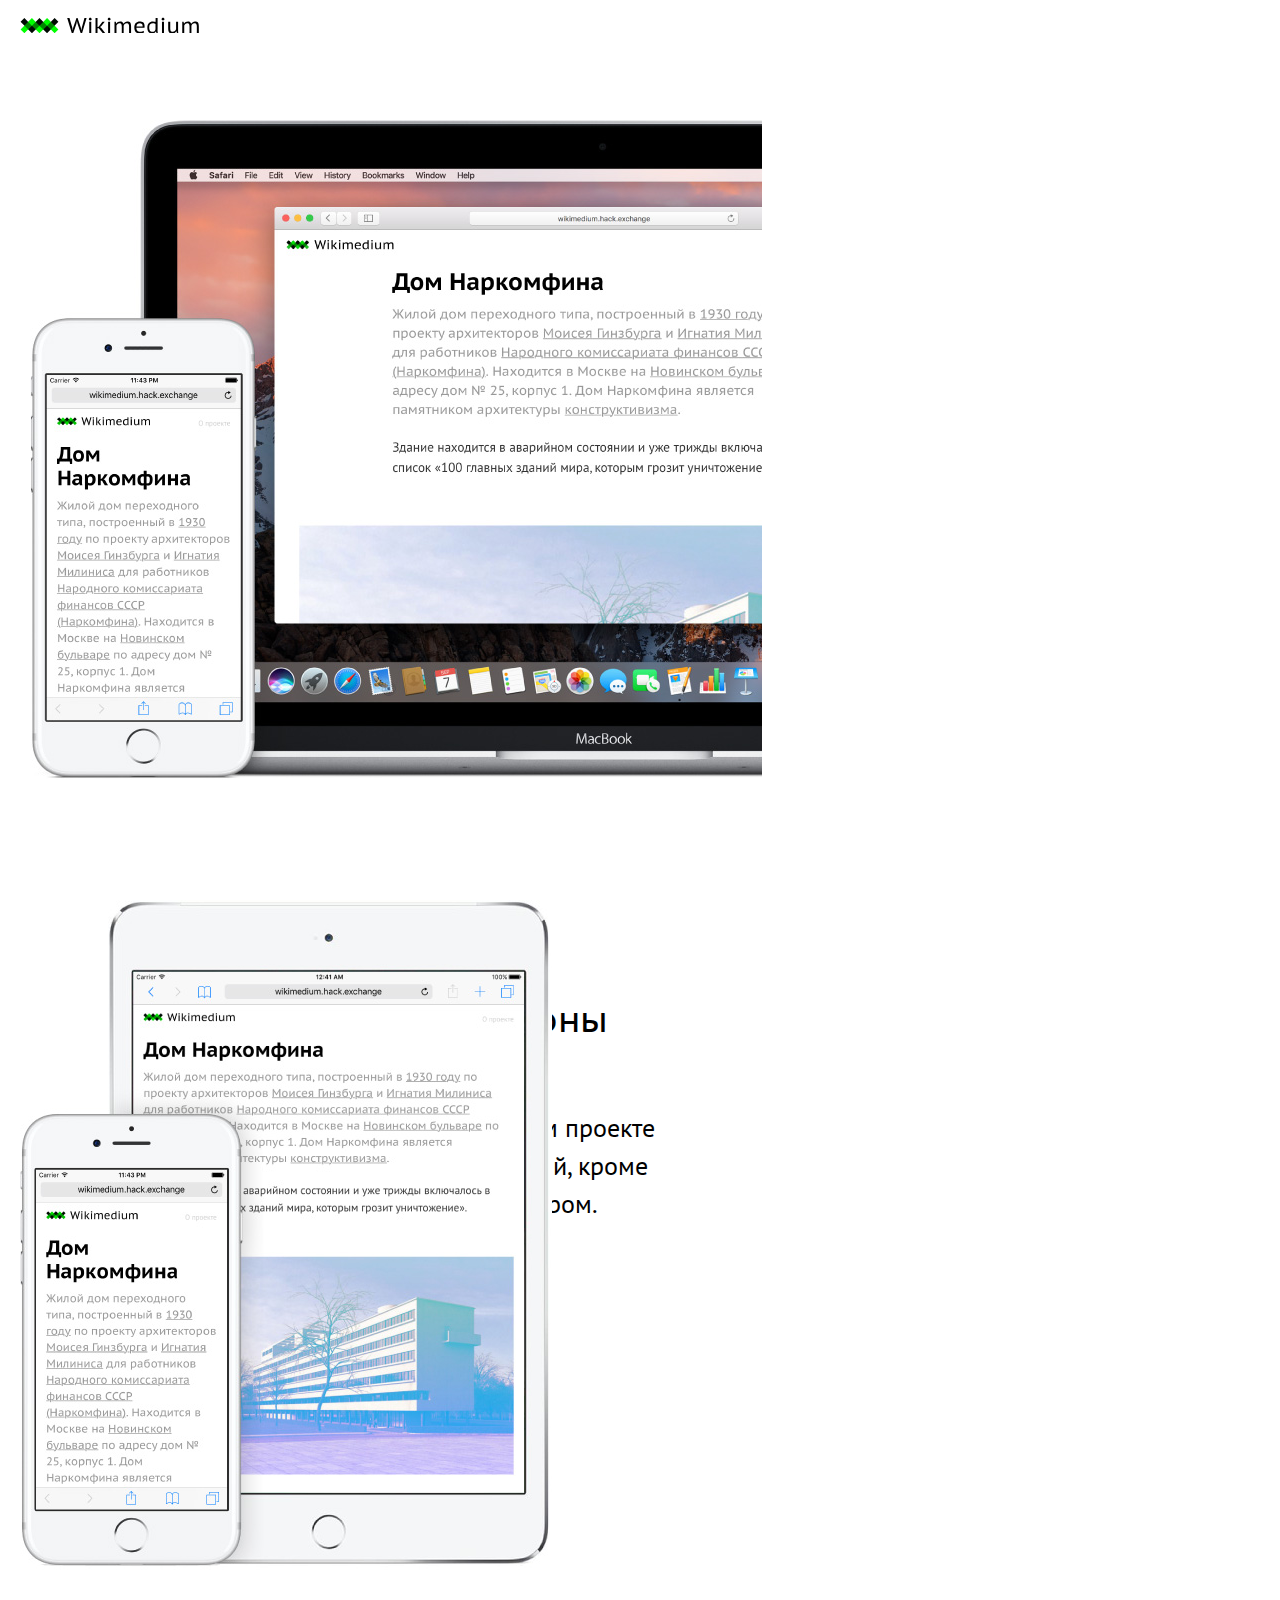
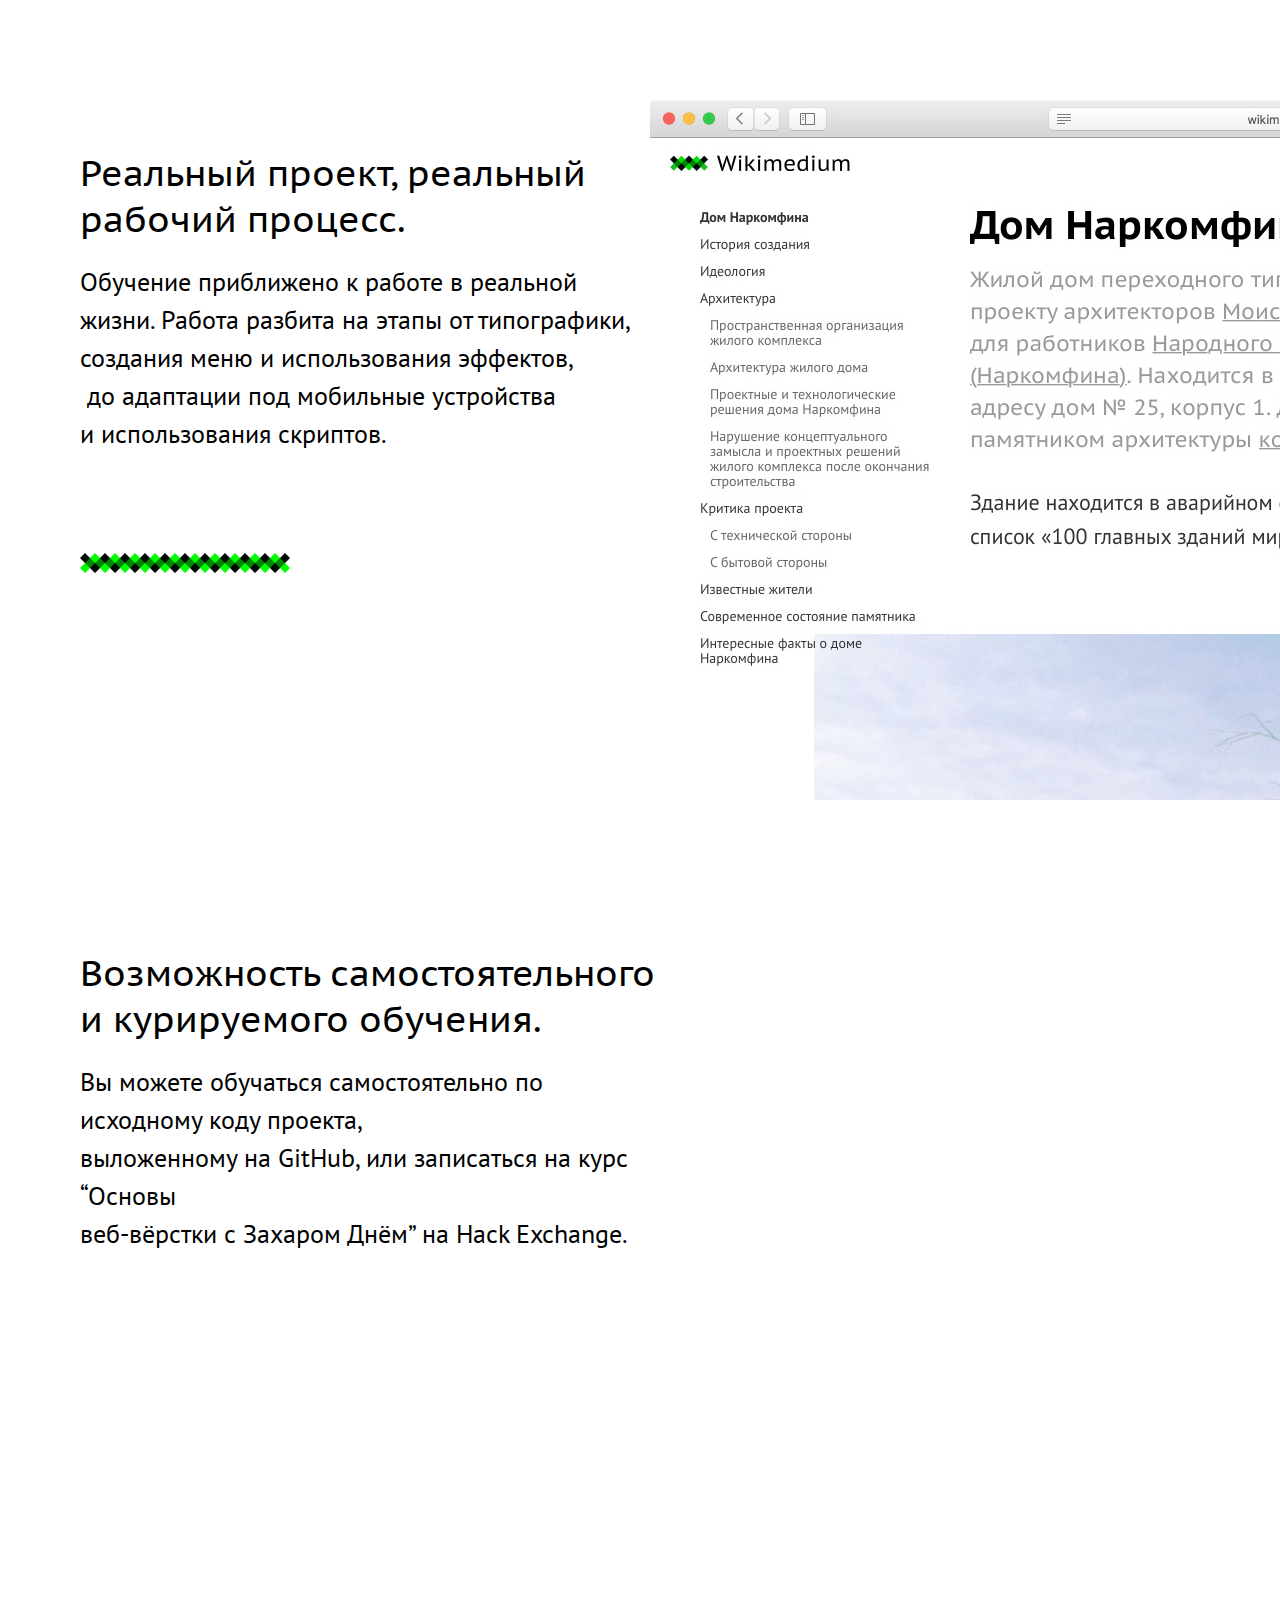
==== commit 0ff0b0da: "Урок05" ====
--- a/index.html
+++ b/index.html
@@ -1,157 +1,114 @@
 <!DOCTYPE html>
 <html>
   <head>
+
     <meta charset="utf-8">
-    <title>Дом Наркомфина</title>
+    <meta property="og:type"        content="article">
+    <meta property="og:url"         content="">
+    <meta property="og:title"       content="">
+    <meta property="og:description" content="Все посты">
+    <meta property="og:image"       content="">
+
+    <meta name="twitter:card" content="summary">
+    <meta name="twitter:site" content="@SiteTwitter">
+    <meta name="twitter:creator" content="@sapegin">
+
+    <title>Все посты</title>
+    <link rel="icon" type="image/x-icon" href="favicon.ico">
+    <link rel="icon" type="image/png" href="favicon.png">
+    <link rel="stylesheet" href="stylesheets/style.css">
+    <script src="javascripts/jquery.js" charset="utf-8"></script>
+    <script src="javascripts/social-likes.min.js" charset="utf-8"></script>
+
   </head>
-  <body>
-    <h1>Дом Наркомфина</h1>
+  <body class="landing">
 
-    <p>Дом Наркомфина — жилой дом «переходного типа», построенный в 1930 году по проекту архитекторов Моисея Гинзбурга и Игнатия Милиниса для работников Народного комиссариата финансов СССР (Наркомфина). Находится в Москве на Новинском бульваре по адресу дом № 25, корпус 1. Дом Наркомфина является памятником архитектуры конструктивизма.</p>
-    <p>Здание находится в аварийном состоянии и уже трижды включалось в список «100 главных зданий мира, которым грозит уничтожение»</p>
+    <section class="landingWrapper">
+
+      <nav class="menubar">
+        <a class="logo" href="posts.html"></a>
+        <a class="about" href="index.html">About</a>
+      </nav>
+
+      <section class="mainSection left">
+        <div>
+          <h2>
+            Наглядный пример,<br>
+            чтобы учиться веб-вёрстке.
+          </h2>
+
+          <p>
+            Проект, разработанный командой Hæd Exchange,<br>
+            для обучения основам веб-вёрстки в рамках<br>
+            образовательного проекта Hack Exchange.
+          </p>
+
+          <figure class="pattern"></figure>
+        </div>
+
+        <figure class="mockup" id="mockup1"></figure>
+      </section>
 
 
-      <h2>История создания</h2>
+      <section class="mainSection right">
+        <div>
+          <h2>
+            С нуля до первого сайта <br>
+            под компьютеры, смартфоны <br>
+            и планшеты.
+          </h2>
 
-      <p>В конце 1925 года была образована творческая организация конструктивистов, названная Объединением современных архитекторов (ОСА). Организация издавала журнал «Современная архитектура», который выходил регулярно шесть раз в год в течение пяти лет — с 1926 по 1930 год. Ответственными редакторами журнала были М. Я. Гинзбург (1892—1946), один из идеологов советского конструктивизма, и А. А. Веснин. ОСА оказала значительное влияние на развитие теоретической архитектурной мысли и ряд наработанных в ней решений позднее был использован при строительстве жилого комплекса на Новинском бульваре. Проект Дома Наркомфина был разработан Моисеем Гинзбургом в соавторстве с архитектором Игнатием Милинисом (1899—1974) и инженером Сергеем Прохоровым.</p>
+          <p>
+            Чтобы начать изучать веб-вёрстку на этом проекте <br>
+            не требуется каких-то специальных знаний, кроме <br>
+            базового умения пользоваться компьютером.
+          </p>
 
+          <figure class="pattern"></figure>
+        </div>
 
-      <h2>Идеология</h2>
+        <figure class="mockup" id="mockup2"></figure>
+      </section>
 
-      <p>Несмотря на то, что дом Наркомата финансов часто именуется «домом-коммуной», автор проекта М. Гинзбург считал его домом переходного типа (от «буржуазного» дома к «социалистической» коммуне), поскольку в нём не полностью уничтожалась семейная структура, как это предполагалось в домах-коммунах. Называя его так, Гинзбург имел в виду, что обитатели оценят удобства общественного обслуживания и постепенно перейдут к новому бытовому укладу[2].</p>
-      <p>В отличие от домов-коммун, в основе замысла Дома Наркомфина была идея создания комфортной жилой среды. Его структура намного богаче, чем структура многих других имевшихся тогда аналогов. Авторам проекта Гинзбургу и Милинису удалось скомпоновать жилые ячейки в единый корпус настолько необычно, что это заинтересовало даже самого Ле Корбюзье, побывавшего в Доме Наркомфина и посетившего лично квартиру Николая Милютина[3].</p>
-      <p>Идея комфортабельного жилища нового типа требовала не только иной функциональной организации, но и нового пространственного воплощения.</p>
-      <p>В конце 1920-х — начале 1930-х годов было построено шесть экспериментальных «коммунальных» домов переходного типа, причём три из них разработаны при непосредственном участии М. Гинзбурга как автора проекта.</p>
+      <section class="mainSection left">
+        <div>
+          <h2>
+            Реальный проект, реальный <br>
+            рабочий процесс.
+          </h2>
 
+          <p>
+            Обучение приближено к работе в реальной <br>
+            жизни. Работа разбита на этапы от типографики, <br>
+            создания меню и использования эффектов, <br>
+             +до адаптации под мобильные устройства + <br>
+            и использования скриптов.
+          </p>
 
-      <h2>Архитектура</h2>
+          <figure class="pattern"></figure>
+        </div>
 
-      <p>Под строительство дома для работников Наркомата финансов была отведена территория двух усадеб, выходивших на Новинский бульвар. Все планы застройки отведенного участка предусматривали полный снос существующих домов и дворов, включая флигели и двор дома Шаляпина. В конечном итоге ни одно строение ради дома Наркомфина не снесли.</p>
-      <p>В проектной документации дом именовался 2-м домом СНК и планировался как многофункциональный комплекс, состоящий из четырёх корпусов, выполняющих разные функции: жилой комплекс, коммунальный центр (в свою очередь, включающий в себя столовую, физкультурный и читальный залы), детский корпус (детский сад и ясли) — он не был построен и впоследствии частично занял корпус столовой и библиотеки, и самостоятельного служебного двора с размещенными на его территории механической прачечной, сушилкой, гаражом и др. Дом должна была окружать обширная парковая территория.</p>
+        <figure class="mockup" id="mockup3"></figure>
+      </section>
 
+      <section class="mainSection center">
+        <div>
+          <h2>
+            Возможность самостоятельного <br>
+            и курируемого обучения.
+          </h2>
 
-          <h3>Пространственная организация жилого комплекса</h3>
+          <p>
+            Вы можете обучаться самостоятельно по исходному коду проекта, <br>
+            выложенному на GitHub, или записаться на курс “Основы <br>
+            веб-вёрстки с Захаром Днём” на Hack Exchange.
+          </p>
+        </div>
+      </section>
 
-          <p>Пространство перед общественным корпусом композиционно выделялось квадратной площадкой, на которой планировалось разместить небольшое здание для детского сада. Все три объёма, различные по массам, строго ритмически уравновешенные, увязанные между собой, составляли композиционное ядро комплекса, сбалансированное в пространстве корпусом прачечной, ориентированным на Новинский бульвар. Перед прачечной также была устроена квадратная площадка, служившая своеобразным парадным пространством, связывающим комплекс с городом. Корпус прачечной так же, как и жилой дом, был частично поднят на колоннах, что освобождало для прохода пространство первого этажа. Пройдя под корпусом прачечной через «парадный двор» перед входом с Новинского бульвара, по диагональной аллее можно было попасть в общественную зону комплекса или по другой аллее через жилой корпус в уровне «открытого» первого этажа — в парк за домом, где была организована своеобразная видовая площадка.</p>
-          <p>Основной объём жилого дома Гинзбург расположил на территории двух усадебных садов, отмечая в пояснительной записке к проекту, что «в виду неровности участка, вызывающего в подобных случаях устройство большой поверхности цоколя, в настоящем случае дом поднят в большей своей части на высоту 2,5 метров на отдельных столбах, что является более экономичным и, кроме того, сохраняет нетронутой площадь парка».</p>
-          <p>Функциональные характеристики будущего здания были определены техническим заданием, составленным Николаем Милютиным, который в указанные годы (1924—1929) исполнял обязанности наркома финансов РСФСР и выступал в качестве заказчика жилого комплекса. Сметная стоимость строительства составила 10 млн рублей[5].</p>
-
-
-          <h3>Архитектура жилого дома</h3>
-
-          <p>Подлинным новаторством для конца 1920-х годов была архитектура жилого корпуса. Она была настолько необычна и впечатляюща[6], что лишь немногие смогли увидеть в ней образ жилого дома будущего, черты которого он, безусловно, содержал.</p>
-          <p>Жилой корпус представляет собой шестиэтажное здание длиной 85 м и высотой 17 м. Ориентация здания на запад и восток. В торцах здания расположены лестничные клетки, всего две на всю длину. Первый этаж, высотой 2,5 метра, состоит из круглых столбов — элементов каркаса здания, что было связано со стремлением сохранить парковую территорию и с убеждённостью Гинзбурга в том, что первые этажи менее пригодны для жилья.</p>
-          <p>За счет колонн первого этажа и открытого пространства между ними создавалось зрительное впечатление, что корпус как бы приподнят над землей. Это, вместе с надстройкой-мостиком на плоской крыше и белоснежным цветом фасадов, придавало ему сходство с кораблем, что и закрепилось в неофициальном названии дома — «дом-корабль» или, по Е. Милютиной, «дом-пароход».</p>
-          <p>По второму и пятому этажам здания лестницы связаны широкими, около 4 м, коридорами, освещёнными с восточной стороны горизонтальными лентами окон. В квартиры жильцы попадают из этих коридоров.</p>
-          <p>Дом был задуман как «коммунальный» с изолированными квартирами на 50 семей, общей численностью около 200 человек, и имеющимся общественным обслуживанием. В своем проекте авторы поставили задачу сохранения только социально-бытовых условий переходного типа (например, несмотря на наличие общей столовой, в квартирах сохранялись маленькие кухни).</p>
-          <p>Весь шестиэтажный объём здания разбит по горизонтали на две части. Нижние три этажа отведены под квартиры большой площади, в которых должны были проживать семьи, сохранившие более полно свой старый бытовой уклад. Поэтому здесь имелась маленькая кухня, позволяющая индивидуально приготовлять пищу. Верхние три этажа занимают малометражные квартиры на одного или двух человек — так называемая ячейка Стройкома РСФСР тип «F». Все квартиры двухэтажные с входами из одного коридора пятого этажа. Квартиры имели две планировки: либо с лестницей от входа наверх (в двухэтажную гостиную со стеклянной стенкой) и опять наверх (в спальню), либо с длинной лестницей вниз, в такую же гостиную и спальню, расположенные на одном уровне. Таким образом каждая квартира состоит из двух частей. Одна часть её имеет высоту 3,6 м, другая — 2,3 м. Последняя представляет собой спальную нишу, она освещена прямым светом: имеется небольшая душевая кабина с умывальником. В каждой квартире есть отдельная передняя и туалет, расположенный у самого входа. В малометражных квартирах нет кухонь. Жилая комната оборудована небольшим «кухонным элементом» для индивидуального приготовления пищи. Площадь каждой ячейки составляет 33—34 м², но её кубатура благодаря многоярусной планировке соответствует кубатуре квартиры, в полтора раза большей по площади.</p>
-          <p>Квартиры нижних этажей трехкомнатные. Жилая площадь в них примерно 57-60 кв. м. Как и малометражные, они двухъярусные. В нижнем ярусе каждой квартиры размещены передняя, кухня и общая жилая комната двойной высоты. Из передней вход в общую, высотой 5 м, комнату, площадь которой равна 25 кв. м. Из передней же внутренняя лестница ведет во второй ярус. Здесь две спальни, ванная и туалет. Спальни отделены узкой площадкой с галереей, открывающейся в общую жилую комнату. Высота помещения второго яруса 2,3 м[2]. Полы в ванной комнате — пробковые, в 1959 году пробка заменены на кафельную плитку.</p>
-          <p>В обоих концах жилого корпуса, по обе стороны лестницы со входом непосредственно с лестничной клетки, размещены квартиры «2F» (соединенные по две ячейки «F»), и занимающие площадь, равную двум сдвоенным малометражным квартирам (кв. 14 и 29). В этих квартирах две жилые комнаты высотой 3 м. Передняя, ванная, туалет, кухня и столовая имеют высоту 2,3 м. По существу, это обычные (одноярусные) квартиры с несколько непривычным распределением высот, а потому и с более интересным пространственным решением.</p>
-          <p>И наконец, в самой верхней части дома, на уровне плоской крыши, сделано несколько комнат типа общежития, где реализовны опубликованные Н. Милютиным в «Соцгороде» жилые ячейки на одного человека. Часть из них — на одного человека, часть — на двух. Между каждой парой комнат расположены душевая и умывальная комнаты.</p>
-
-          <p>Здание включает в себя около десятка типов квартир, в том числе:</p>
-
-            <ul>
-              <li>Квартира типа F — основное количество жилых ячеек в доме минимального размера. В одни из них можно попасть из остекленной галереи или коридора, спускаясь по внутриквартирной лестнице в общую комнату, а в другие — поднимаясь в неё также по аналогичной лестнице.</li>
-              <li>Квартира типа K — 8 квартир для больших семей располагались в центральной части дома между лестничными клетками на 2-м и 3-м этажах. Квартиры представляли собой двухъярусные жилые ячейки высотой каждого этажа 2,3 метра, при этом часть квартиры имела высоту потолка 4,6 метра, и в ней находилась общая жилая комната, выполняющая функции гостиной. На нижнем ярусе были устроены коридор, передняя, терраса и кухня, а в верхнем — две спальни размером 19,9 и 12,1 м². Кроме открытой террасы на втором этаже, для отдыха на воздухе и принятия солнечных ванн была предназначена также плоская крыша с разбитым на ней цветником.</li>
-              <li>Квартира типа 2F. Сочетание разных жилых ячеек позволило избежать повторения галерей и коридоров на каждом этаже и сделать их светлыми, а во всех квартирах обеспечить сквозное проветривание.</li>
-            </ul>
-
-          <p>Фасады жилого корпуса выглядят по разному, с восточной стороны, от Садового кольца — длинные ленточные окна и открытая галерея второго этажа. С противоположной западной стороны иная картина: большие квадраты остекления двухсветных общих комнат-гостиных и небольшие окна кухонь. В результате все спальни в доме ориентированы на утреннее солнце, а гостиные на вечернее.</p>
-          <p>Принцип компоновки жилых ячеек, подобный применённому в проекте дома Наркомфина, был реализован в ряде проектов и на Западе, в частности, в построенном в Бреслау (Вроцлаве) по проекту Ганса Шаруна общежитии для холостых (1929 год). Наличие коридора, обслуживающего несколько уровней, характерно для жилых единиц Ле Корбюзье[9].</p>
-          <p>Обследование дома Наркомфина, проведенное в 1994 году профессором МАрхИ Еленой Овсянниковой и швейцарскими студентами из Женевы, которыми руководил Жан-Клод Люди, показало, что его внутренняя структура оказалась ещё сложнее, чем было заявлено в проекте. Нестандартные квартиры, как оказалось, были на каждом этаже, хотя большинство их — типовые. Общее число вариантов жилых ячеек могло доходить до одиннадцати (включая помещение для консьержа, «студию» на верхнем этаже, общежитие на кровле и пентхаус самого Милютина). Характерно, что в конце коридора пятого этажа находилась общая кухня, организованная уже в 1940-е годы, а из самого коридора был доступ в чуланы для хранения вещей, не всегда помещавшихся в ячейки «F».</p>
-
-
-          <h3>Проектные и технологические решения дома Наркомфина</h3>
-
-          <p>Дом был возведен в 1928—1930 годах с применением новинок тогдашней строительной индустрии, в том числе цельнолитого железобетона (выдержавшего впоследствии и бомбежки и многолетнее отсутствие ремонта), а также новых материалов. Он построен на колоннах, это висячая (каркасная) конструкция, что создает устойчивость при оползнях и колебаниях почвы — под домом течет подземная река Синичка, заключенная в трубу[5]. Несущий каркас с сеткой круглых в плане колонн диаметром 350 мм связан в продольном и поперечном направлениях железобетонными прогонами. Наружные стены, являющиеся по сути облегченными термоизоляционными щитами[10], отнесены на консолях от колонн каркаса, в результате чего колонны оказываются внутри здания. Технологические решения плоской кровли с системой водостоков, теплоизоляцией «торфоплитами» из прессованного торфа и гидроизоляцией битумом следовали схеме, разработанной ведущим германским специалистом по плоским крышам Эрнстом Маем.</p>
-          <p>В доме Наркомфина в 1929 году был проведен эксперимент по цветовому решению квартир, которым руководил специалист из Баухауса профессор Хиннерк Шепер. Шепер выполнил цветовое оформление интерьеров дома, для чего был на год откомандирован в Москву[7]. Стены в квартирах не оклеивались обоями, а гладко окрашивались — теплые гаммы колеров для одних квартир и холодные для других. Теплая гамма была основана на оттенках жёлтого и охры, холодная — голубого и серого. Обе были реализованы в двух вариантах: сначала в сильной, а потом слабой насыщенностью колеров. Образцы эскизов цветового решения интерьеров типовых квартир дома Наркомфина по Шеперу представлены в книге Е. Овсянниковой и Е. Милютиной Жилой комплекс «Дом Наркомфина», Екатеринбург: Tatlin, 2015 — 64 с.</p>
-          <p>Важную роль в сооружении комплекса сыграл инженер Сергей Львович Прохоров (1899—1974). Согласно предложенному Прохоровым решению, железобетонный каркас здания, несущие стены из блоков, а также водостоки и вентиляционные вытяжки был размещены внутри здания; снаружи были расположены лёгкие несущие стены и ленточные окна. Прохоров создал несколько новых материалов (фибролит, ксилолит, торфоплиты и камышит) и организовал производство шлакоблоков («бетонитовых камней») прямо на стройплощадке[11]. По мнению профессора МАрхИ Елены Овсянниковой, без участия этого инженера, хорошо освоившего немецкую технологию изготовления цементных блоков и предложившего ряд нововведений по ходу строительства, Дом Наркомфина не удалось бы построить столь успешно[3].</p>
-          <p>Во всех жилых помещениях полы из дубового паркета (широкий паркет 8 см). В ванных комнатах, по крайней мере, трёхкомнатных квартир полы из пробкового дерева (сохранились до 1960 года), заменены кафельной плиткой. Электропроводка открытого типа - витой провод на фарфоровых изоляторах. Электровыключатели поворотные, как и розетки, также фарфоровые.</p>
-          <p>Корпус общественного обслуживания, названный авторами «коммунальным», представлял собой замкнутый четырёхэтажный, почти кубический объём со стороной куба около 10 метров. Он был связан с жилым корпусом переходом на уровне второго этажа. Корпус предназначался для размещения общей кухни-столовой, библиотеки и других бытовых и общественных помещений[9].</p>
-
-
-          <h3>Нарушение концептуального замысла и проектных решений после окончания строительства</h3>
-
-          <p>В 1932—1934 году на территории, первоначально предназначавшейся для детского сада и яслей при Доме Наркомфина (вдоль его южной границы), по проекту архитектора Сергея Леонтовича был построен жилой дом работников Совнаркома (дом 25, корп. 10)[12], композиционно никак не связанный с комплексом. В итоге сохранение усадебных построек по линии Новинского бульвара, а также строительство в границах первоначально отведённого участка ещё одного жилого дома, чужеродного комплексу, не позволило полностью осуществить авторский замысел по организации пространства.</p>
-          <p>В середине 1930-х годов в виду острого дефицита жилья все пролёты между столбами-опорами первого этажа были застроены, здесь расположились дополнительные квартиры (сверх 50-ти проектных) с частичным заглублением их в цоколь, в общий тамбур которых (на две квартиры) с улицы можно было попасть спуском по четырём ступенькам вниз. В северной части цокольного этажа было организовано служебное общежитие, третье в доме. Служебное помещение было также пристроено к южному фасаду, надстроен коммунальный корпус.</p>
-          <p>Разработанный авторами проекта социально-бытовой уклад жизни, заложенный в основу структуры жилого комплекса, оказался неосуществимым в условиях жизни тех лет, к тому же жильцы дома в большей части были психологически неподготовлены к таким переменам. Не был построен жилой корпус второй очереди, не был построен комплекс служебного дворика, объединяющего механическую прачечную, гараж для жильцов, котельную. Сооружена была лишь прачечная, широко использовавшаяся жильцами лишь в первые годы[2], а после войны перешедшая в ведомственное подчинение.</p>
-          <p>Следует сказать, что контингент живущих был в какой-то мере однородным лишь в первые годы после заселения дома[2]. После арестов 1937—1938 годов и окончания Великой Отечественной войны он существенным образом изменился. Практически все трёхкомнатные квартиры нижних этажей превратились в коммунальные. Как пишет в своих воспоминаниях о Доме Наркомфина Екатерина Милютина, «квартиры для одиночек заселили семьями, семейные сделали коммунальными. Вместо закрытой столовой (коммунальный корпус) на пятом этаже сделали коммунальную кухню с рядами плит и корыт. Детский сад закрыли, коммунальный корпус превратился в типографию. Прачечная сохранилась, но она постепенно перестала обслуживать жильцов. В конце концов дом передали в ЖЭК, покрасили немыслимой жёлтой краской и перестали ремонтировать»[3].</p>
-          <p>К началу 1940-х годов участок вдоль северной границы территории жилого комплекса (за дворовым фасадом корпуса прачечной во всю его длину, и в глубину двора вплоть до дома Наркомфина с его восточной, северной и частично с западной сторон) был выделен под ведомственный гараж СНК РСФСР, позднее Совмина РСФСР[13], его территория площадью около гектара была покрыта асфальтом, гараж обнесён забором. Просуществовал до 1965 года.</p>
-
-
-      <h2>Критика проекта</h2>
-
-      <p>Дому Наркомфина посвящено большое количество публикаций, как в российских, так и в зарубежных источниках. В западных источниках описания дома Наркомфина нередко сопровождаются определениями «утопия» и «утопический» (англ. utopian housing project)[14][15]. В советских публикациях авторы старались избегать такой трактовки, привычно используя лексику типа «эксперимент», «экспериментальный», «переходного типа» и т. п., как правило, не акцентируя внимание на его результатах.</p>
-
-
-          <h3>С технической стороны</h3>
-
-          <p>Объектом критики, в первую очередь со стороны качества использованных строительных материалов, стали несущие стены, так как жилой корпус ни разу не ремонтировали за все 80 лет его существования. Штукатурка фасадов осыпалась, а стены из кустарно выполненных цементных и шлаковых блоков, сделанных прямо на стройке, разрушались. Наполнителями в цементном растворе служили разные подручные материалы, в том числе, металлургический шлак, солома, камыш.</p>
-          <p>Каркасная конструкция дома на ножках весьма затруднила устройство в нём вертикальных коммуникаций, не говоря о промерзании нижнего жилого этажа. Канализационные стояки пришлось утеплять и пропускать в нестандартных, специально утолщенных колоннах, что первоначально не учитывалось в эскизном архитектурном решении. Ряд проблем вызвала и плоская кровля и связанные с ней протечки. Исполнение такой кровли требует особой тщательности и качественных материалов, которые в период строительства можно было достать только благодаря инициативе заказчика ранга Милютина. Такая кровля требует постоянного ухода — прочистки загрязненных или замерзших внутренних водостоков, починки покрытия, регулярного сбрасывания снега.</p>
-          <p>Использованный во внутренней отделке дома «камышит» оказался плохим звукоизолирующим материалом, в частности, в качестве внутренних перегородок между первоначально «спальными комнатами», оказавшихся заселённых различными семьями. По этому поводу было высказано много критических замечаний. К моменту окончания войны вентиляционные шахты оказались забитыми, вытяжная вентиляция повсеместно не работала.</p>
-          <p>Эксперимент с устройством раздвижных горизонтальных окон «не достиг цели и вызвал нарекания жильцов»[2]. Конструкции скользящих деревянных рам, сходные с изобретенными Ле Корбюзье и Пьером Жаннере, были доработаны с учетом российского климата. Ленточные окна включали два элемента: подвижные и неподвижные. Неподвижные с железобетонными рамами, подвижные — с дубовыми, скользящими на роликах по направляющему рельсу и прижимающимися к бетону рукояткой с эксцентриком[2]. Места прижима в окне с деревянной рамой были обиты брезентом и войлоком. Через пару десятилетий уплотнения износились, бетонные рамы стали осыпаться, обнажая металлическую арматуру, сдвижные элементы окон заклинивали и в зимнее время пропускали холодный воздух.</p>
-          <p>Оборудование квартир не удалось сделать идеальным, ни стилистически, ни функционально. Например, там, где удавалось поставить ванну, то это были громоздкие дореволюционные чугунные изделия, занимавшие слишком много места в габаритах первоначально запланированных душевых кабин. Солидная по площади ванная комната была только в квартире Милютина[3].</p>
-
-
-          <h3>С бытовой стороны</h3>
-
-          <p>С бытовой стороны Дом Наркомфина также вызывал множество нареканий. Основой явилось нарушение заложенного в проекте принципа заселения типовых ячеек (квартир), связанного с тяжелейшим жилищным кризисом в СССР. В Доме Наркомфина в 1940-е…1970-е годы были распространены примеры квартир-коммуналок, когда одной из семей приходилось жить в общей комнате, а другой — в спальне. При этом минимальные размеры кухонь и санузлов приводили к скандалам и, в результате, к резкой критике архитектуры авангарда в целом. По-видимому, благополучными исключениями являлись квартиры бывших наркомов Н. Милютина и Н. Семашко.</p>
-          <p>Не выдержал Дом Наркомфина и конкуренцию с традиционными в отношении строительных технологий домами, выстроенными по инициативе Моссовета. Если в Доме Наркомфина легкие бетонные блоки разрушались, то толстые и непромерзаемые кирпичные стены домов Моссовета до сих пор отличаются хорошей звукоизоляцией всех помещений и сохраняют микроклимат в квартирах[3].</p>
-          <p>В итоге Дом Наркомфина так и не стал «домом-коммуной переходного типа» — к середине 1930-х годов от этой идеи отказались сами жильцы[11]. Идущую вдоль нижнего коридора галерею, предназначенную для встреч и общения, быстро превратили в индивидуальные кладовки; терраса с садом на крыше так и не была достроена, а общей столовой почти никто не пользовался. Жильцы с удовольствием покупали в столовой готовые блюда, однако предпочитали забирать их с собой в квартиры, а не питаться вместе[16]. В таком виде коммунальный корпус существовал недолго. Через некоторое время общественное питание перестало удовлетворять основную массу жильцов, и кухня стала нерентабельной. Вслед за этим изменилось и назначение двухсветных залов. Они были приспособлены вначале под типографию, а в дальнейшем — под конструкторское бюро.</p>
-          <p>Успешно функционировали только два коммунальных хозяйственно-бытовых учреждения: прачечная и детский сад (в коммунальном корпусе).</p>
-          <p>Авторы монографии советского периода (1986), посвященной Дому Наркомфина, подводя итоги, писали, что «эксперимент с организацией новых форм ведения социально-бытового хозяйства для начала 1930-х годов был преждевременным и оказался несостоятельным»[2]. Современный английский антрополог Виктор Бачли в своей работе 1999 года писал, что «утопизм и стремление к реформированию повседневной жизни, положенные в основу проекта дома Наркомфина, впали в немилость практически сразу по его завершении. С началом пятилетки и консолидации власти Сталиным заложенные в проект идеи коллективизма и феминизма были отвергнуты как левацкие и троцкистские»[14].</p>
-
-
-        <h2>Известные жители</h2>
-
-        <ul>
-          <li>Антонов-Овсеенко Владимир Александрович, кв. 49 — нарком юстиции РСФСР, с женой Софьей Ивановной Левиной.</li>
-          <li>Бган Ольга Павловна — актриса театра и кино.</li>
-          <li>Бухарцев Дмитрий Павлович, кв. 29 — кандидат экономических наук, корреспондент газеты «Известия» в Германии в 1930-е гг.</li>
-          <li>Вишневский Александр Александрович, кв. ? (5 этаж) — доктор медицинских наук (1936), позднее главный хирург Советской армии.</li>
-          <li>Воскресенский Кирилл Александрович, кв. ? — ученый-биолог, основатель Беломорской биологической станции (1938).</li>
-          <li>Герасимов Иван Семёнович, кв. 51 — управляющий делами СНК РСФСР; арестован и расстрелян в 1937 году</li>
-          <li>Гордеев Михаил Григорьевич, кв. 27 — публицист, коллекционер живописи.</li>
-          <li>Гостынский Владимир Викторович, кв. ? (6 этаж) — начальник управления НКФ, ближайший помощник Н. Милютина, с семьей.</li>
-          <li>Гуревич Моисей Григорьевич, кв. 41 — заместитель наркома здравоохранения РСФСР.</li>
-          <li>Дейнека Александр Александрович, кв. 18 — советский живописец, с женой Серафимой Лычевой.</li>
-          <li>Жуков Савелий Григорьевич, кв. 11 — заместитель наркома Наркомата Совхозов РСФСР — репрессирован.</li>
-          <li>Инсарова (Окорокова) Ольга Фёдоровна, кв. 11 (после Жукова С. Г.) — оперная певица Большого театра.</li>
-          <li>Карп Сергей Бенедиктович, кв. 47 — председатель Госплана РСФСР.</li>
-          <li>Келин Пётр Иванович, кв. ? — художник и преподаватель живописи, ближайший друг Н. А. Милютина[17].</li>
-          <li>Крыленко Николай Васильевич, кв. 46[18] — нарком юстиции СССР; арестован и расстрелян в 1938 году</li>
-          <li>Крючков Пётр Петрович, кв. 13 — директор Музея А. М. Горького, с женой. После ареста семьи Крючковых в 1938 году квартира № 13 перешла к семье Н. А. Семашко.</li>
-          <li>Лебедь Дмитрий Захарович, кв. 43 — зам. председателя Совнаркома РСФСР.</li>
-          <li>Лисицын Николай Васильевич, кв. 50 — нарком земледелия РСФСР.</li>
-          <li>Милютин Николай Александрович — в 1924—1929 годах наркомфин РСФСР, в 1929 году председатель Малого СНК — один из идеологов «новых форм социалистического жилища», автор монографии «Соцгород»[19]. Квартира Милютина, спроектированная им для своей семьи с согласия М. Гинзбурга, уже после возведения здания, находилась на крыше здания, в помещении, запланированном под вентиляционную камеру, оборудование для которой не было закуплено, из-за нехватки денег[1]. Двухуровневая квартира — первый в мире «пентхауз»[5].</li>
-          <li>Семашко Николай Александрович, кв. 14 — бывший нарком здравоохранения РСФСР, с семьёй.</li>
-          <li>Соколов Николай Константинович, кв. 42[18] — председатель Правления Госбанка СССР; арестован и расстрелян в 1938 году.</li>
-          <li>Соловьёв Владимир Александрович — драматург[20].</li>
-          <li>Сулимов Даниил Егорович, кв. 45 — председатель СНК РСФСР.</li>
-          <li>Хронин Василий Никифорович, кв. 39 — заместитель наркома внутренней торговли РСФСР.</li>
-        </ul>
-
-        <p>Дом заселялся в 1931 году (одновременно с заселением Дома на набережной на улице Серафимовича, д. 2) представителями советской номенклатуры республиканского уровня. Наиболее заметные из них по своему положению занимали квартиры в верхних этажах и в торцах жилого корпуса. Позднее, в 1937—1938 годах, многие из них были осуждены и расстреляны как «враги народа». По количеству репрессированных жильцов в годы «большого террора» дом Наркомфина (он же 2-й дом СНК[21]), вероятно, сопоставим лишь с 1-м домом СНК (Дом на набережной). Жильцы (поголовно советская номенклатура республиканского уровня) не менее двадцати квартир были репрессированы. Практически все они были расстреляны, но были и отбывавшие срок приговора в ГУЛАГе. И по воспоминаниям Екатерины Милютиной, в конце 1950-х в дом ещё наведывались взрослые дети семей, выселенные из дома в 1937-м и 1938-м годах, желавшие посмотреть на свои квартиры и на тех, кто в них теперь живёт.</p>
-        <p>Сам М. Я. Гинзбург никогда не жил в доме Наркомфина, несмотря на кочующие в Интернете легенды по этому поводу. В период отделки здания в одной из квартир находилась его мастерская, см. фото, автор Владимир Грюнталь. По воспоминаниям старожилов, живших здесь ещё в 1950-х годах, при заселении дома Гинзбургу была предложена в нём квартира, но он отказался, отдав предпочтение жилью традиционной архитектуры.</p>
-
-
-        <h2>История эксплуатации здания и его современное состояние</h2>
-
-        <p>С середины 1930-х годов дом № 25, корп. 1 стоял на балансе Совета народных комиссаров, с 1946 года — Совета Министров РСФСР вплоть до конца 1950-х годов. В конце 1950-х годов снят с баланса Совета Министров РСФСР и передан в общегородское подчинение (в ЖЭК).</p>
-        <p>За все годы существования дома не было выполнено ни одного капитального ремонта. В конце 1970-х власти Москвы собирались сделать капремонт, для чего выселили тридцать квартир, но так и не успели[22]. Отсутствие капитального ремонта дома (помимо окраски фасадов) объясняется в том числе и тем, что после войны 1941—1945 годов в архивах не оказалось детальных чертежей здания, а равным образом и чертежей коммуникаций водоснабжения, канализации и вентиляции[23]. По данным Архнадзора, Гинзбург никогда не публиковал осуществленный вариант планов дома и не упоминал о наличии в нём квартиры Милютина[24]. Как сообщает Е. Б. Овсянникова (2015), «чертежи, чудесным образом, были обнаружены в цюрихском архиве Ле Корбюзье»[25].</p>
-        <p>В настоящее время дом находится в неудовлетворительном техническом состоянии, которое оценивается экспертами как «критическое»[26][27]. Дом в большей части расселён (этот процесс начался в конце 1980-х годов), однако по состоянию на начало 2008 года там до сих пор проживают около 15 семей[28].</p>
-        <p>В 2006 году дом Наркомфина был включён в «World monuments watch list of 100 most endangered sites» — Список памятников мировой культуры, находящихся под угрозой исчезновения[29]. С 2010 года часть пустых квартир сдана в аренду под мастерские либо жилые помещения, которые в основном заняла «творческая молодежь», небезразличная к архитектурному шедевру[30]. Смена правительства Москвы никак не отразилась на статусе и состоянии памятника. Архитектор Алексей Гинзбург, внук автора первоначального проекта, подготовил проект реконструкции Дома наркомфина, предполагающий сохранение первоначальной планировки здания[7].</p>
-        <p>Зима 2011—2012 годов практически разрушила «коммунальный блок». Доступ в некоторые части Дома, находящиеся в собственности города, небезопасен.</p>
-        <p>Всего в доме на балансе 46 квартир, больше 30 из них принадлежат компании Александра Сенаторова, который начал скупать квартиры в 2006 году. Сенаторов утверждает, что планирует реставрацию дома. Впрочем, ясности, насколько это действительно будет реставрация, а не коммерческая перестройка, нет[1]. По состоянию на март 2014 года из общей площади (около 4 тыс. кв. м) в собственности группы Сенаторова находится 2,2 тыс. кв. м, ещё 1,3 тыс. м² — на балансе мэрии Москвы, оставшиеся помещения — у пяти собственников квартир[31].</p>
-        <p>По состоянию на февраль 2017 года помещения дома сдаются для жилья и под офисы. В дом также можно попасть через экскурсии, которые проводятся регулярно.</p>
-
-
-        <h2>Роль и значение проекта в исторической перспективе</h2>
-
-        <p>Сдача дома Наркомфина по времени совпала с критическим переломом в судьбе архитектуры в СССР: все профессиональные объединения были распущены, а вместо них возник Союз архитекторов СССР, призванный определять облик новой советской архитектуры. Конструктивизм и рационализм были заклеймены как «формализм» и иностранные заимствования, чуждые советскому человеку. Практика домов-коммун была осуждена специальным постановлением ЦК ВКП(б) от 16 мая 1930 года «О работе по перестройке быта». В архитектуре был объявлен курс на «освоение классического наследия»[11]. Новое градостроительство с 1931 года было ориентировано на создание монументальных городских центров и рассматривало в качестве достойной обсуждения жилой архитектуры только декорировавшие эти центры отдельные дома[5]. В 1930-е годы упоминания "дома для работников Наркомфина" исчезают из публичного пространства и появляется вновь лишь спустя три десятилетия, в 1960-е годы.</p>
-        <p>Историк сталинской архитектуры Дмитрий Хмельницкий даёт ключ к пониманию причин удаления Николая Милютина из архитектуры и последующего ожидания им ареста: «Эпопея с „домами-коммунами“ теоретиков Сабсовича и Милютина была уникальной попыткой партийных функционеров среднего ранга привязать реальное архитектурное проектирование к официальной идеологии[32]. Эта попытка дорого обошлась обоим энтузиастам. Однако сама идея „обобществления быта“ не была запрещена, наоборот, она последовательно проводилась в жизнь с конца 1920-х по середину 1950-х годов. Но реализовывалась она не в виде каменных благоустроенных общежитий, а в виде коммунальных деревянных бараков»[5].</p>
-        <p>Интересно отметить, что окончание строительства и заселение Дома Наркомфина (1931) по времени совпали с открытием 102-этажного небоскреба Эмпайр стейт билдинг в Нью-Йорке. Оба здания носили статусный характер, и каждое из них, в своей стране, являлось техническим, технологическим и культурным прорывом, как верили их создатели, в будущее. Эмпайр стейт билдинг сохранил своё значение, и по сей день остаётся культурным символом Америки (англ. American cultural icon); что касается идей и принципов, заложенных в проект Дома Наркомфина, то они были преданы забвению сразу по его завершении[14][33].</p>
+    </section>
 
   </body>
 </html>
--- a/stylesheets/style.css
+++ b/stylesheets/style.css
@@ -0,0 +1,10 @@
+@import 'reset.css';
+@import url('https://fonts.googleapis.com/css?family=PT+Sans+Caption:400,700|PT+Sans:400,400i,700,700i');
+@import 'social-likes_birman.css';
+
+@import 'layout.css';
+@import 'sidebar.css';
+@import 'menubar.css';
+@import 'article.css';
+@import 'posts.css';
+@import 'landing.css';
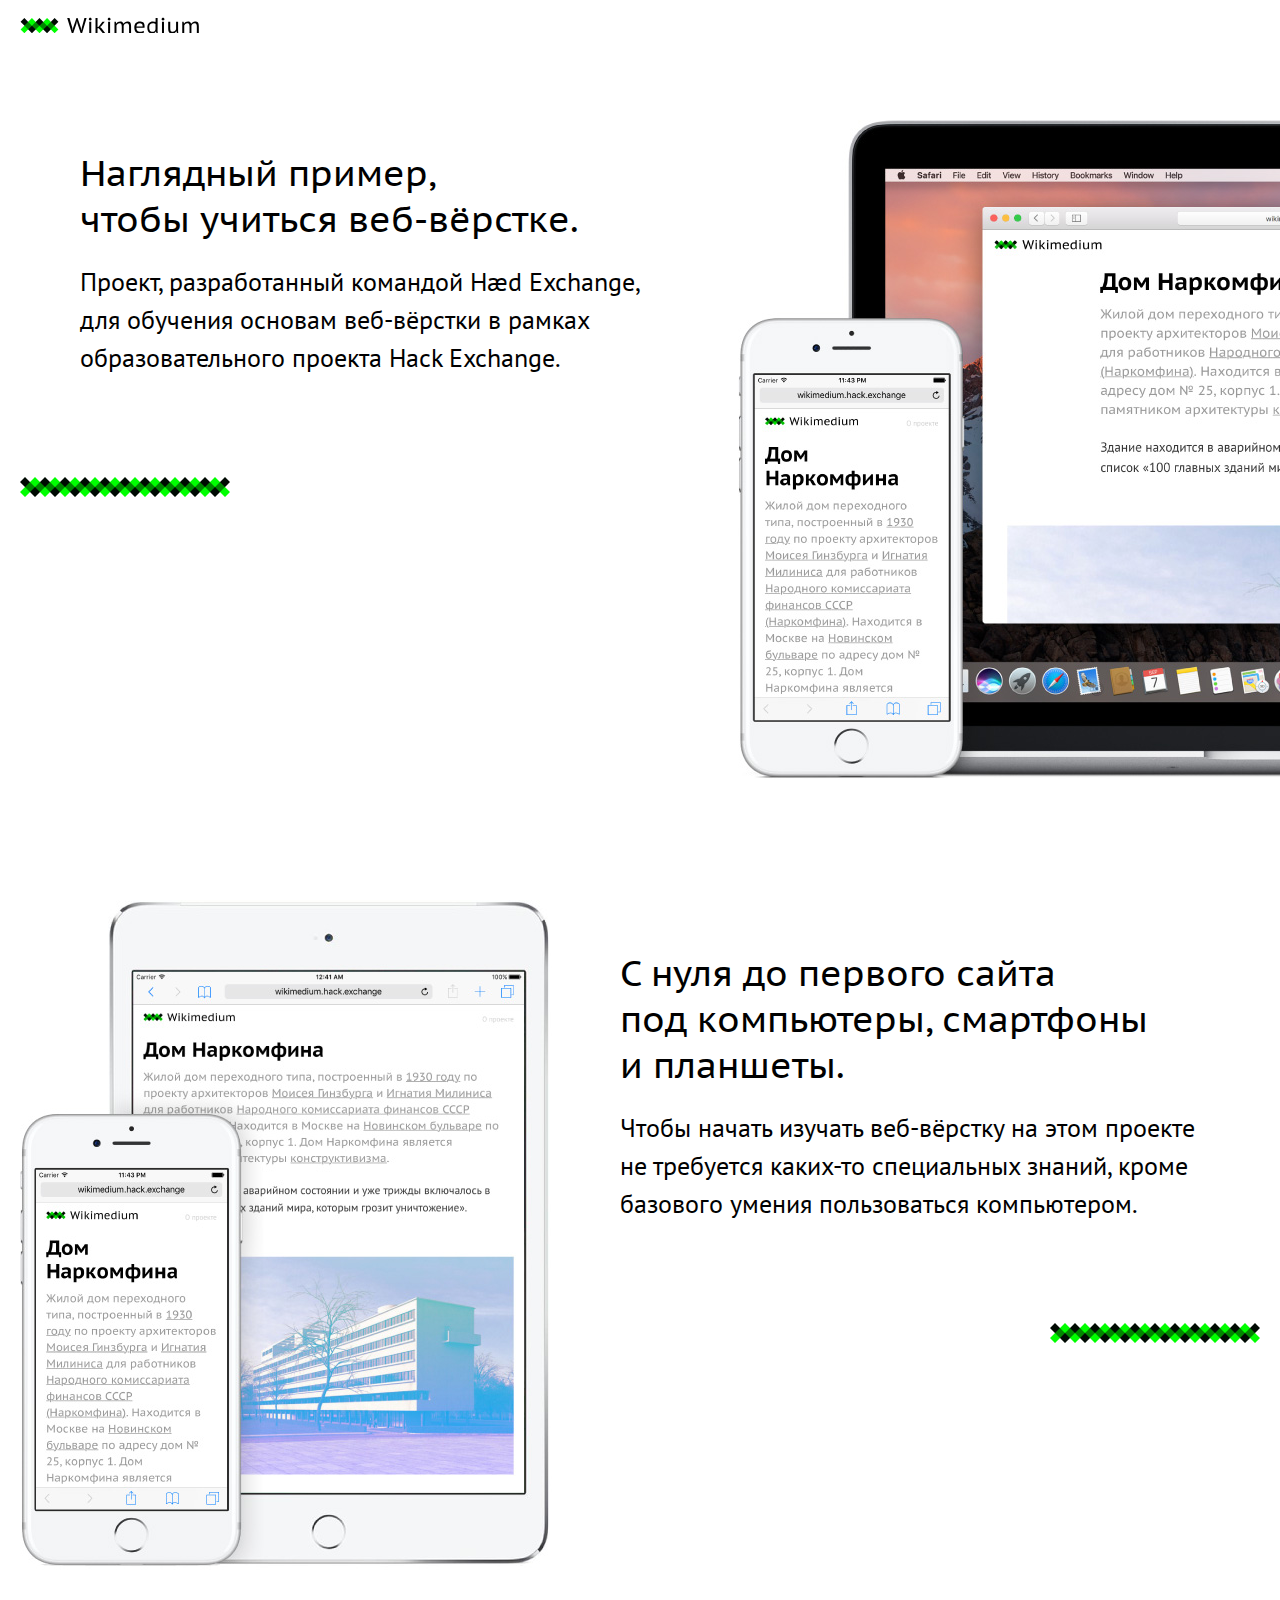
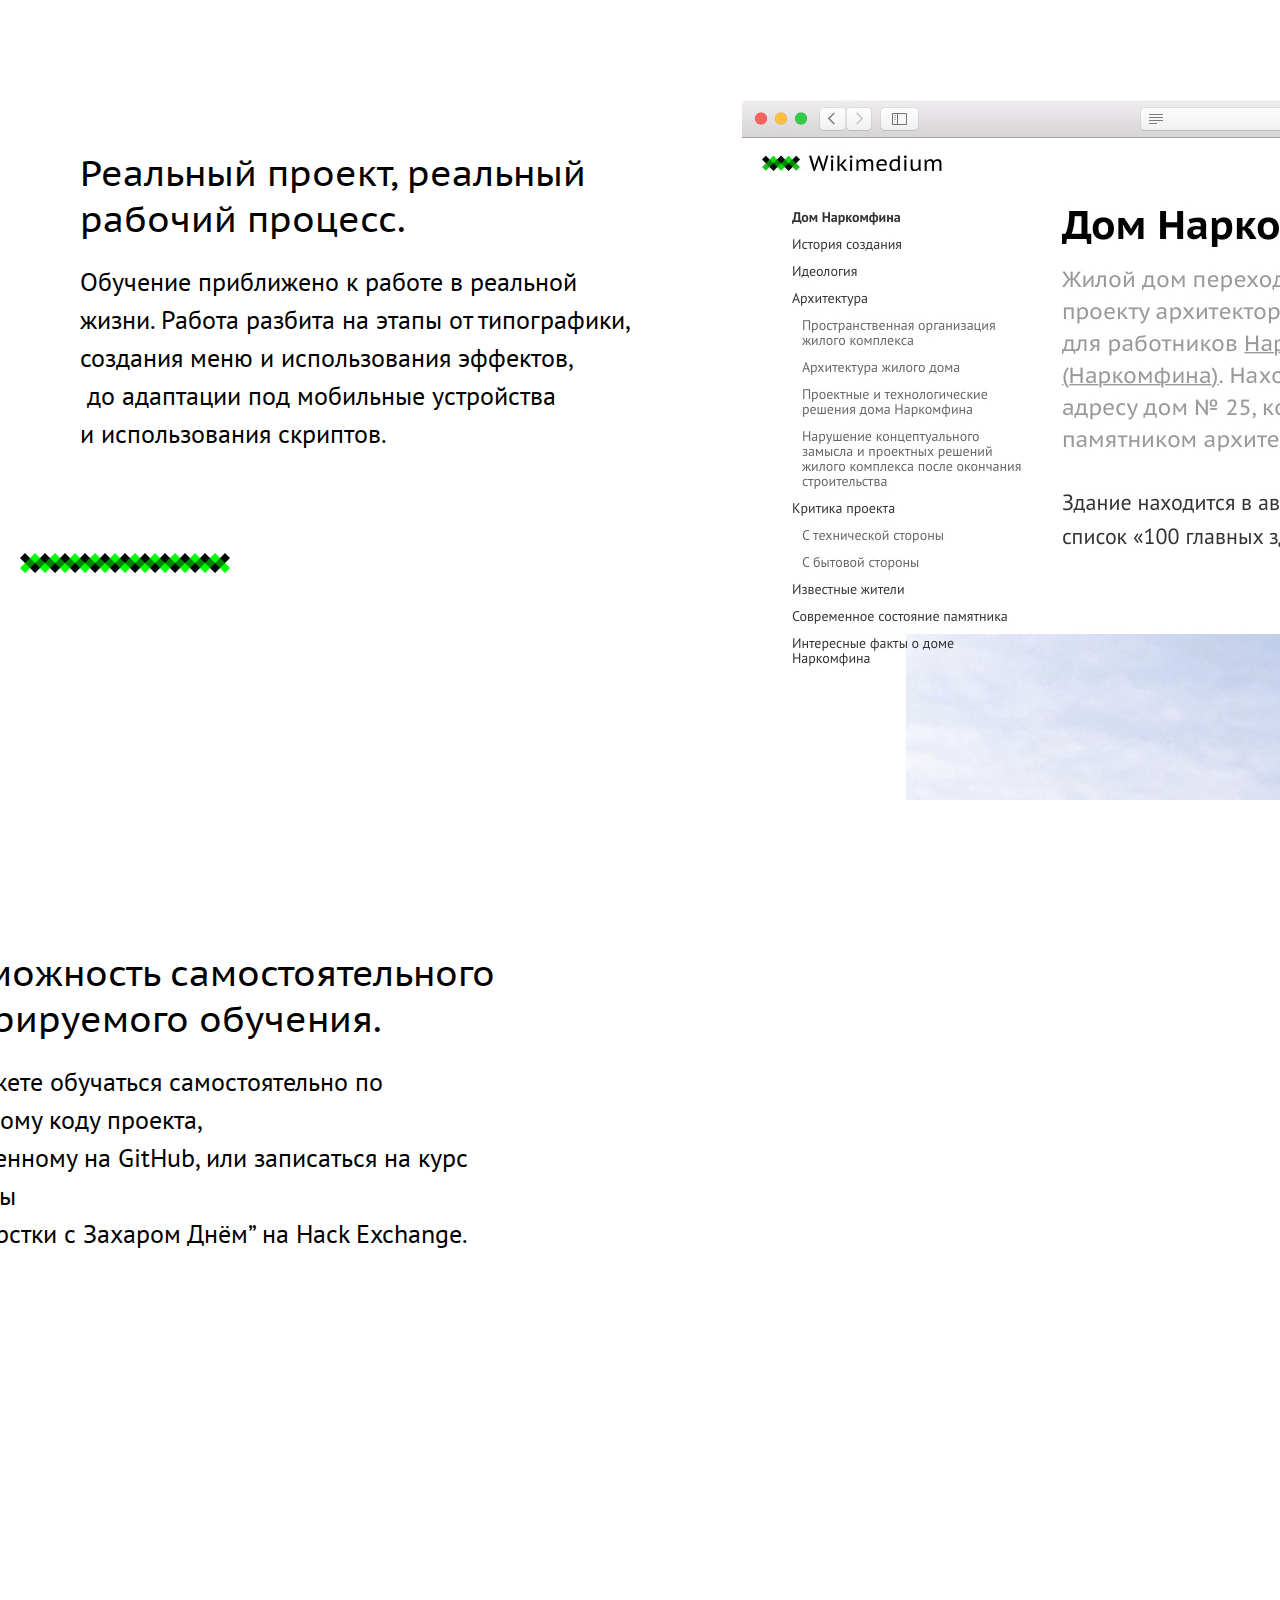
==== commit 65e66b46: "ДоЗа05" ====
--- a/index.html
+++ b/index.html
@@ -1,17 +1,16 @@
 <!DOCTYPE html>
 <html>
   <head>
+    <meta charset="utf-8">
+    <meta name="viewport"           content="width=device-width">
+    <meta name="keywords"           content="наркомфин wikimedium moscoding">
+    <meta name="description"        content="Все посты">
 
-    <meta charset="utf-8">
     <meta property="og:type"        content="article">
-    <meta property="og:url"         content="">
-    <meta property="og:title"       content="">
+    <meta property="og:url"         content="http://wikimedium.hack.exchange/posts.html">
+    <meta property="og:title"       content="Все посты">
     <meta property="og:description" content="Все посты">
     <meta property="og:image"       content="">
-
-    <meta name="twitter:card" content="summary">
-    <meta name="twitter:site" content="@SiteTwitter">
-    <meta name="twitter:creator" content="@sapegin">
 
     <title>Все посты</title>
     <link rel="icon" type="image/x-icon" href="favicon.ico">
@@ -19,14 +18,13 @@
     <link rel="stylesheet" href="stylesheets/style.css">
     <script src="javascripts/jquery.js" charset="utf-8"></script>
     <script src="javascripts/social-likes.min.js" charset="utf-8"></script>
-
   </head>
   <body class="landing">
 
     <section class="landingWrapper">
 
       <nav class="menubar">
-        <a class="logo" href="posts.html"></a>
+        <a class="logo"  href="posts.html"></a>
         <a class="about" href="index.html">About</a>
       </nav>
 
@@ -36,34 +34,29 @@
             Наглядный пример,<br>
             чтобы учиться веб-вёрстке.
           </h2>
-
           <p>
             Проект, разработанный командой Hæd Exchange,<br>
             для обучения основам веб-вёрстки в рамках<br>
             образовательного проекта Hack Exchange.
           </p>
-
           <figure class="pattern"></figure>
         </div>
 
         <figure class="mockup" id="mockup1"></figure>
       </section>
 
-
       <section class="mainSection right">
         <div>
           <h2>
-            С нуля до первого сайта <br>
-            под компьютеры, смартфоны <br>
+            С нуля до первого сайта<br>
+            под компьютеры, смартфоны<br>
             и планшеты.
           </h2>
-
           <p>
-            Чтобы начать изучать веб-вёрстку на этом проекте <br>
-            не требуется каких-то специальных знаний, кроме <br>
+            Чтобы начать изучать веб-вёрстку на этом проекте<br>
+            не требуется каких-то специальных знаний, кроме<br>
             базового умения пользоваться компьютером.
           </p>
-
           <figure class="pattern"></figure>
         </div>
 
@@ -73,20 +66,18 @@
       <section class="mainSection left">
         <div>
           <h2>
-            Реальный проект, реальный <br>
+            Реальный проект, реальный<br>
             рабочий процесс.
           </h2>
-
           <p>
-            Обучение приближено к работе в реальной <br>
-            жизни. Работа разбита на этапы от типографики, <br>
-            создания меню и использования эффектов, <br>
+            Обучение приближено к работе в реальной<br>
+            жизни. Работа разбита на этапы от типографики,<br>
+            создания меню и использования эффектов,<br>
               до адаптации под мобильные устройства - <br>
+<br>
             и использования скриптов.
           </p>
-
           <figure class="pattern"></figure>
         </div>
 
@@ -96,18 +87,16 @@
       <section class="mainSection center">
         <div>
           <h2>
-            Возможность самостоятельного <br>
+            Возможность самостоятельного<br>
             и курируемого обучения.
           </h2>
-
           <p>
-            Вы можете обучаться самостоятельно по исходному коду проекта, <br>
-            выложенному на GitHub, или записаться на курс “Основы <br>
+            Вы можете обучаться самостоятельно по исходному коду проекта,<br>
+            выложенному на GitHub, или записаться на курс “Основы<br>
             веб-вёрстки с Захаром Днём” на Hack Exchange.
           </p>
         </div>
       </section>
-
     </section>
 
   </body>
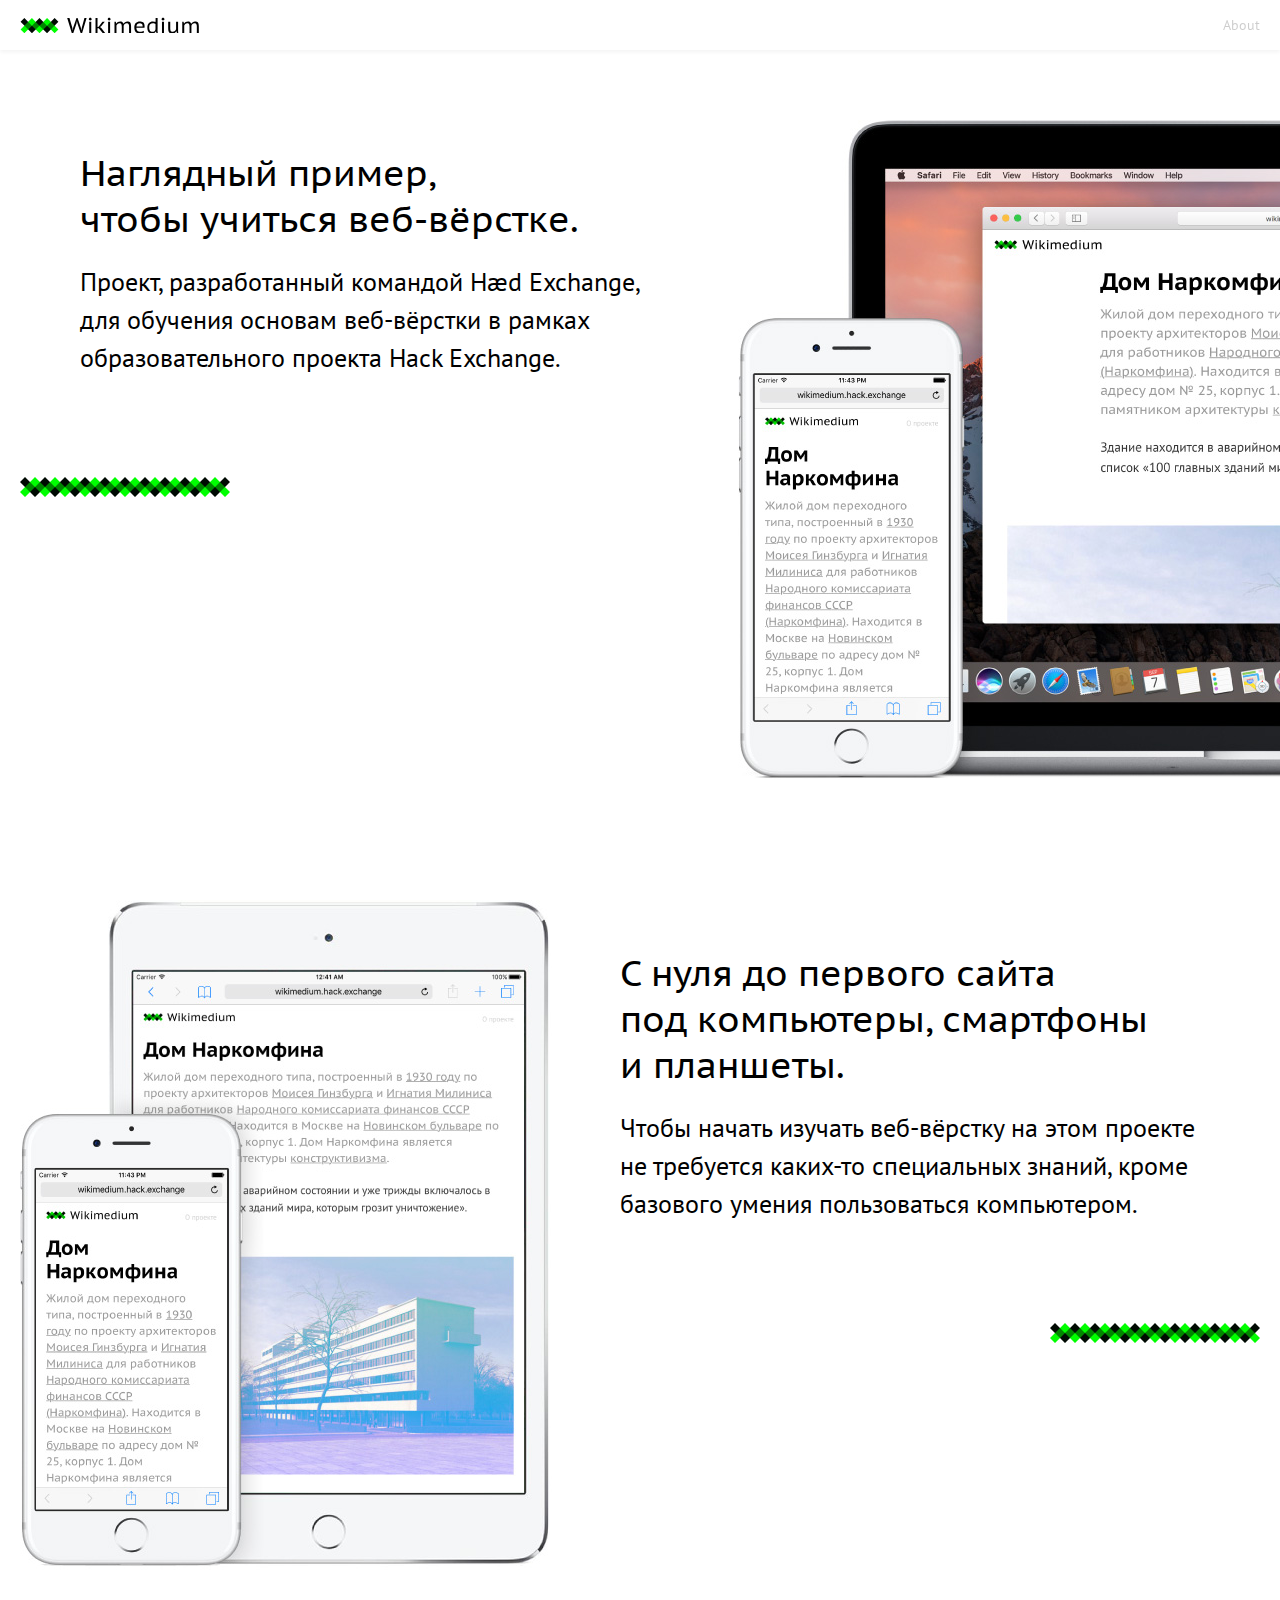
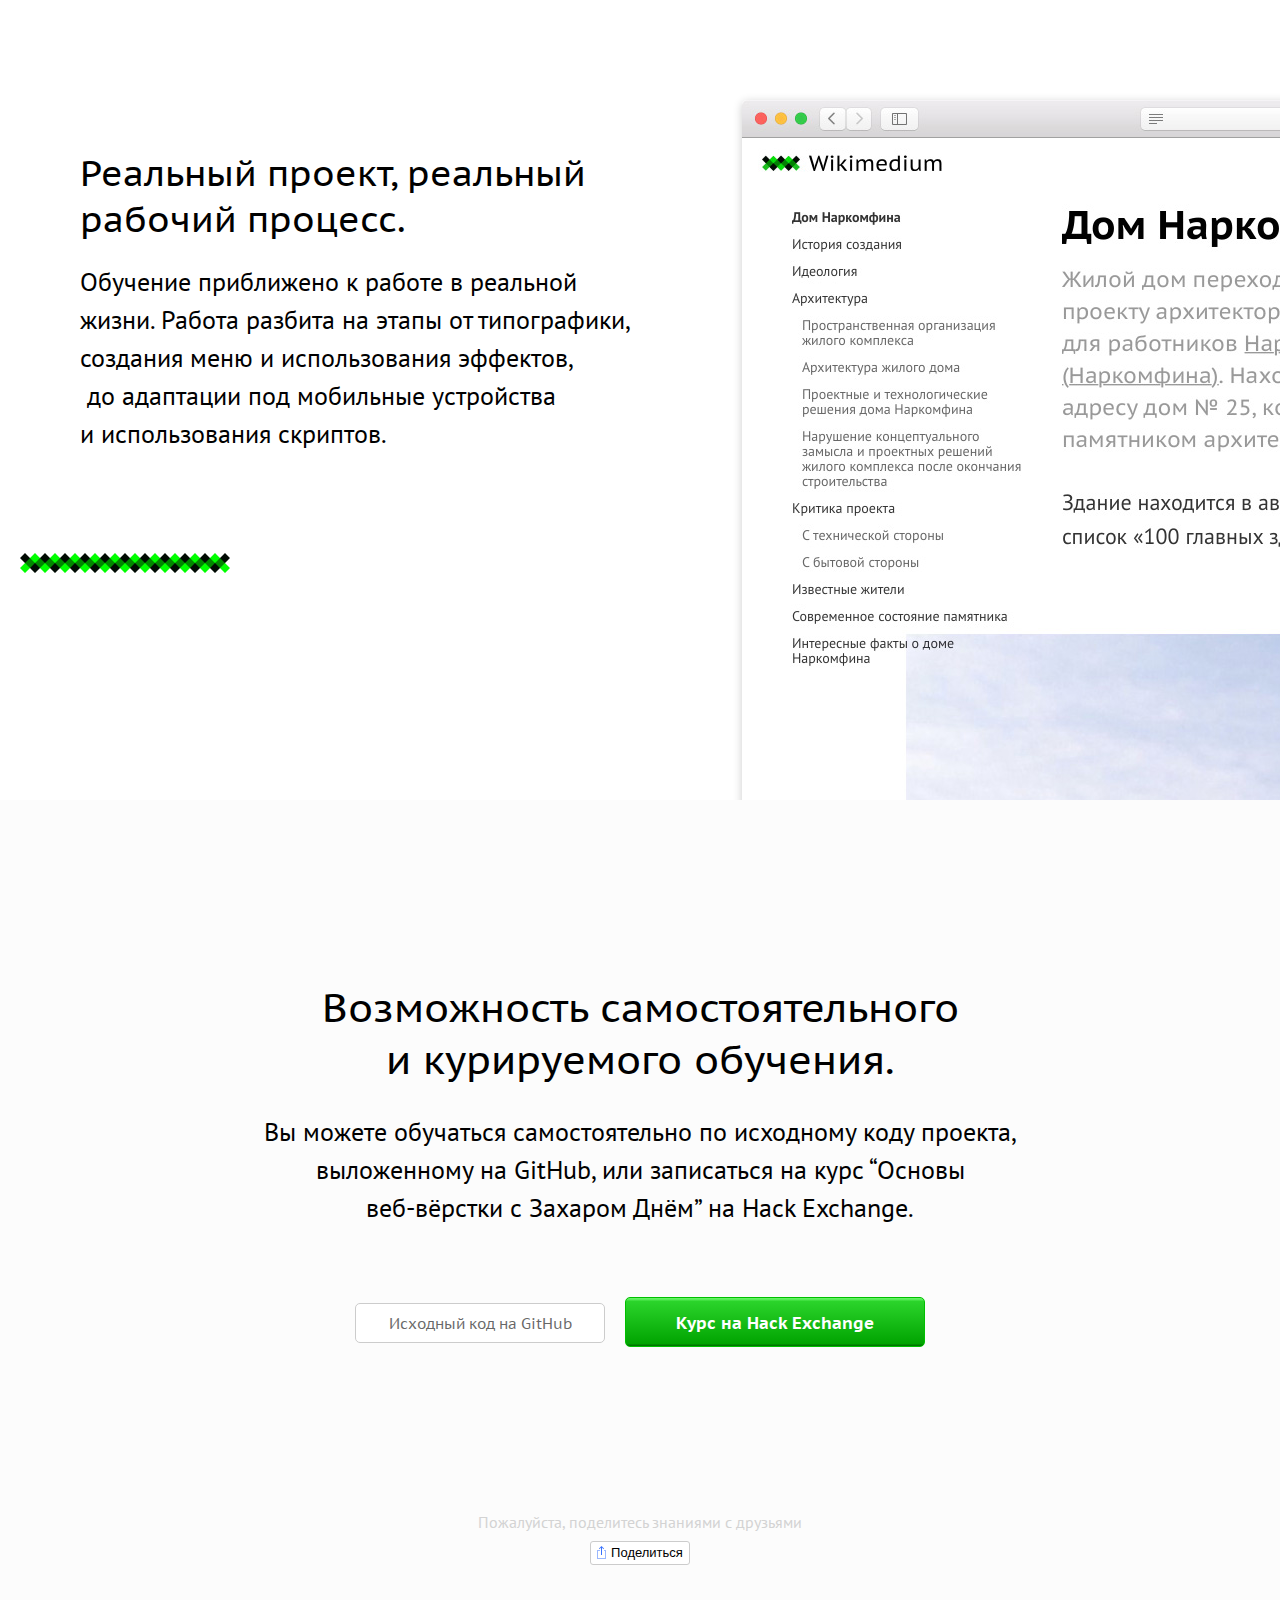
==== commit 66aac4f3: "Урок06" ====
--- a/index.html
+++ b/index.html
@@ -10,7 +10,7 @@
     <meta property="og:url"         content="http://wikimedium.hack.exchange/posts.html">
     <meta property="og:title"       content="Все посты">
     <meta property="og:description" content="Все посты">
-    <meta property="og:image"       content="">
+    <meta property="og:image"       content="http://wikimedium.hack.exchange/images/share.png">
 
     <title>Все посты</title>
     <link rel="icon" type="image/x-icon" href="favicon.ico">
@@ -24,12 +24,14 @@
     <section class="landingWrapper">
 
       <nav class="menubar">
-        <a class="logo"  href="posts.html"></a>
-        <a class="about" href="index.html">About</a>
+        <div>
+          <a class="logo"  href="posts.html"></a>
+          <a class="about" href="index.html">About</a>
+        </div>
       </nav>
 
       <section class="mainSection left">
-        <div>
+        <section>
           <h2>
             Наглядный пример,<br>
             чтобы учиться веб-вёрстке.
@@ -40,13 +42,13 @@
             образовательного проекта Hack Exchange.
           </p>
           <figure class="pattern"></figure>
-        </div>
+        </section>
 
         <figure class="mockup" id="mockup1"></figure>
       </section>
 
       <section class="mainSection right">
-        <div>
+        <section>
           <h2>
             С нуля до первого сайта<br>
             под компьютеры, смартфоны<br>
@@ -58,13 +60,13 @@
             базового умения пользоваться компьютером.
           </p>
           <figure class="pattern"></figure>
-        </div>
+        </section>
 
         <figure class="mockup" id="mockup2"></figure>
       </section>
 
       <section class="mainSection left">
-        <div>
+        <section>
           <h2>
             Реальный проект, реальный<br>
             рабочий процесс.
@@ -79,25 +81,42 @@
             и использования скриптов.
           </p>
           <figure class="pattern"></figure>
-        </div>
+        </section>
 
         <figure class="mockup" id="mockup3"></figure>
       </section>
 
       <section class="mainSection center">
-        <div>
+        <section>
           <h2>
             Возможность самостоятельного<br>
             и курируемого обучения.
           </h2>
           <p>
-            Вы можете обучаться самостоятельно по исходному коду проекта,<br>
-            выложенному на GitHub, или записаться на курс “Основы<br>
-            веб-вёрстки с Захаром Днём” на Hack Exchange.
+            Вы можете обучаться самостоятельно по исходному<br class="compact">
+            коду проекта,<br class="full">
+            выложенному на GitHub, или записаться<br class="compact">
+            на курс “Основы<br class="full">
+            веб-вёрстки с Захаром Днём”<br class="compact">
+            на Hack Exchange.
           </p>
-        </div>
+
+          <nav>
+            <a class="btn small white" href="#">Исходный код на GitHub</a>
+            <a class="btn large green" href="#">Курс на Hack Exchange</a>
+          </nav>
+        </section>
+
+        <footer class="share">
+          <p>Пожалуйста, поделитесь знаниями с друзьями</p>
+
+          <div class="social-likes social-likes_single" data-counters="no" data-url="http://wikimedium.hack.exchange" data-single-title="Поделиться">
+            <div class="facebook" title="Поделиться ссылкой на Фейсбуке">Facebook</div>
+            <div class="twitter" title="Поделиться ссылкой в Твиттере">Twitter</div>
+            <div class="vkontakte" title="Поделиться ссылкой во Вконтакте">Вконтакте</div>
+          </div>
+        </footer>
       </section>
     </section>
-
   </body>
 </html>
--- a/stylesheets/style.css
+++ b/stylesheets/style.css
@@ -8,3 +8,4 @@
 @import 'article.css';
 @import 'posts.css';
 @import 'landing.css';
+@import 'ui.css';
